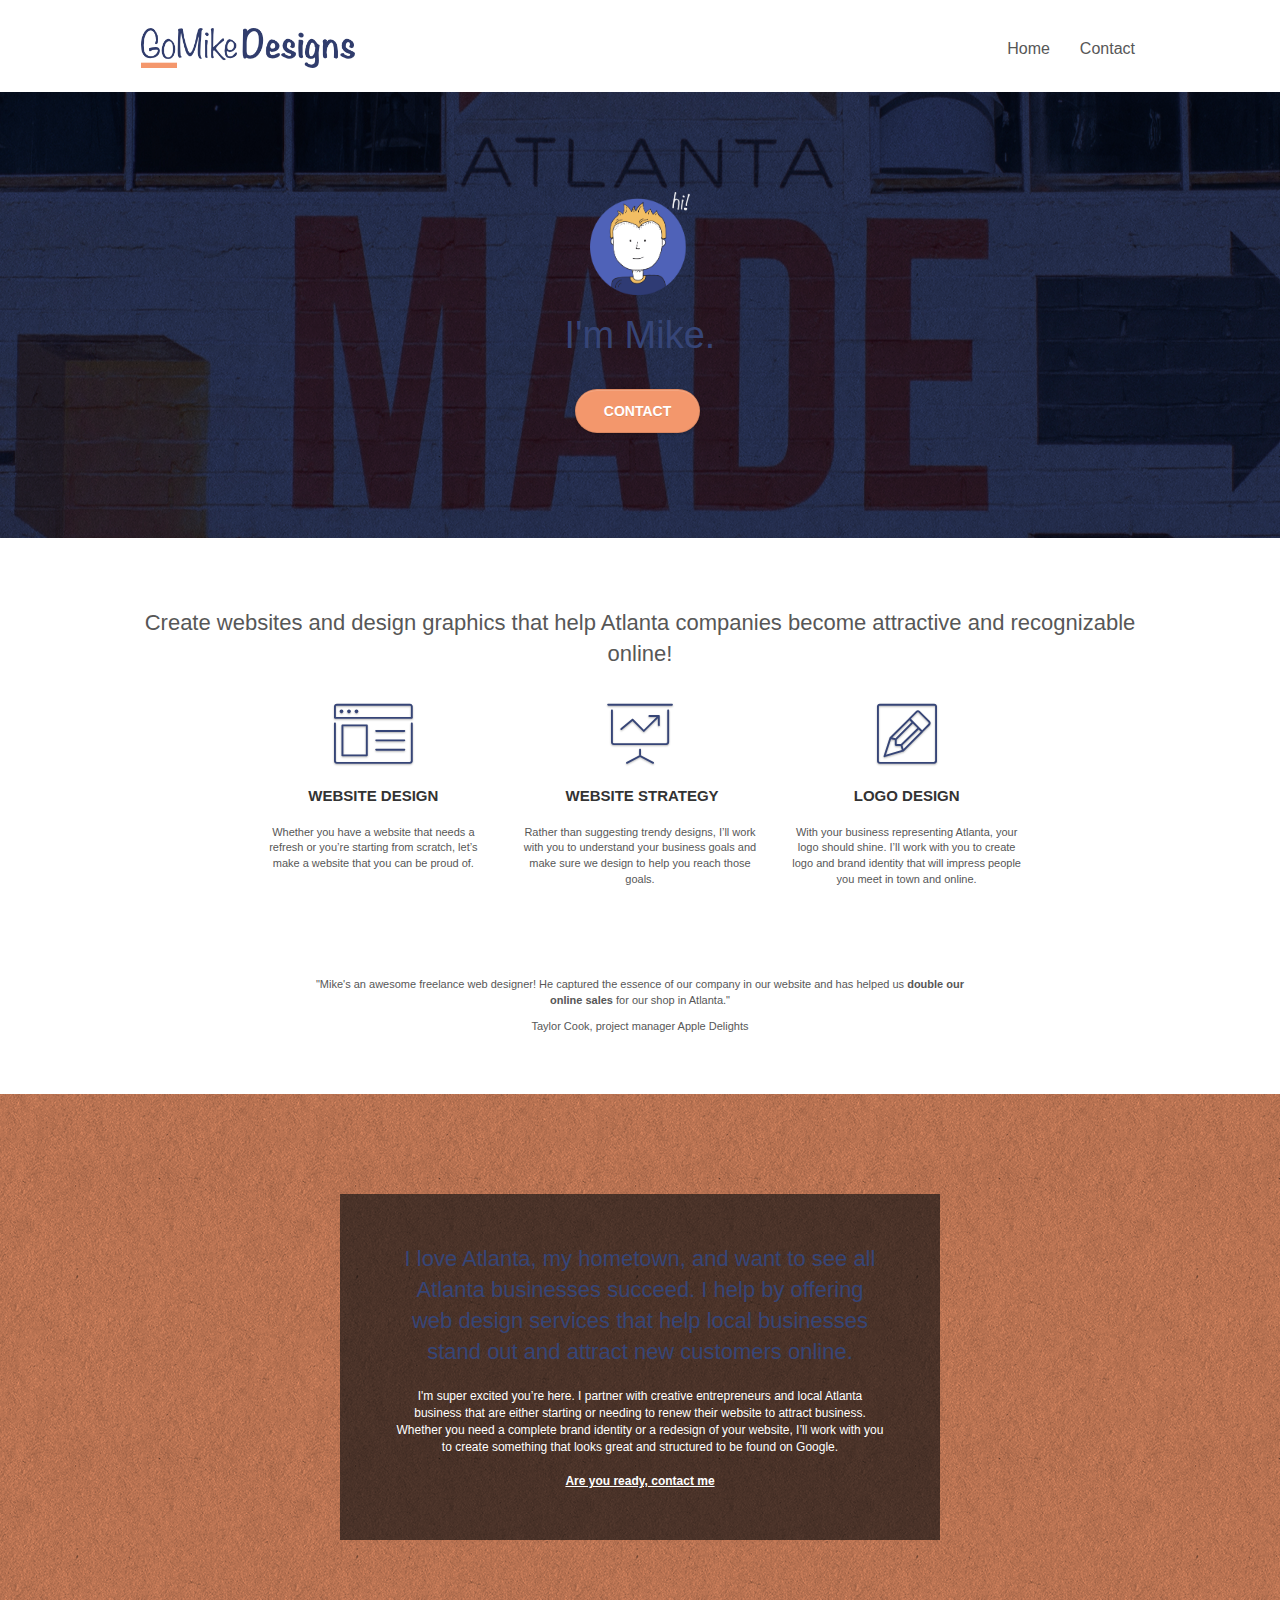
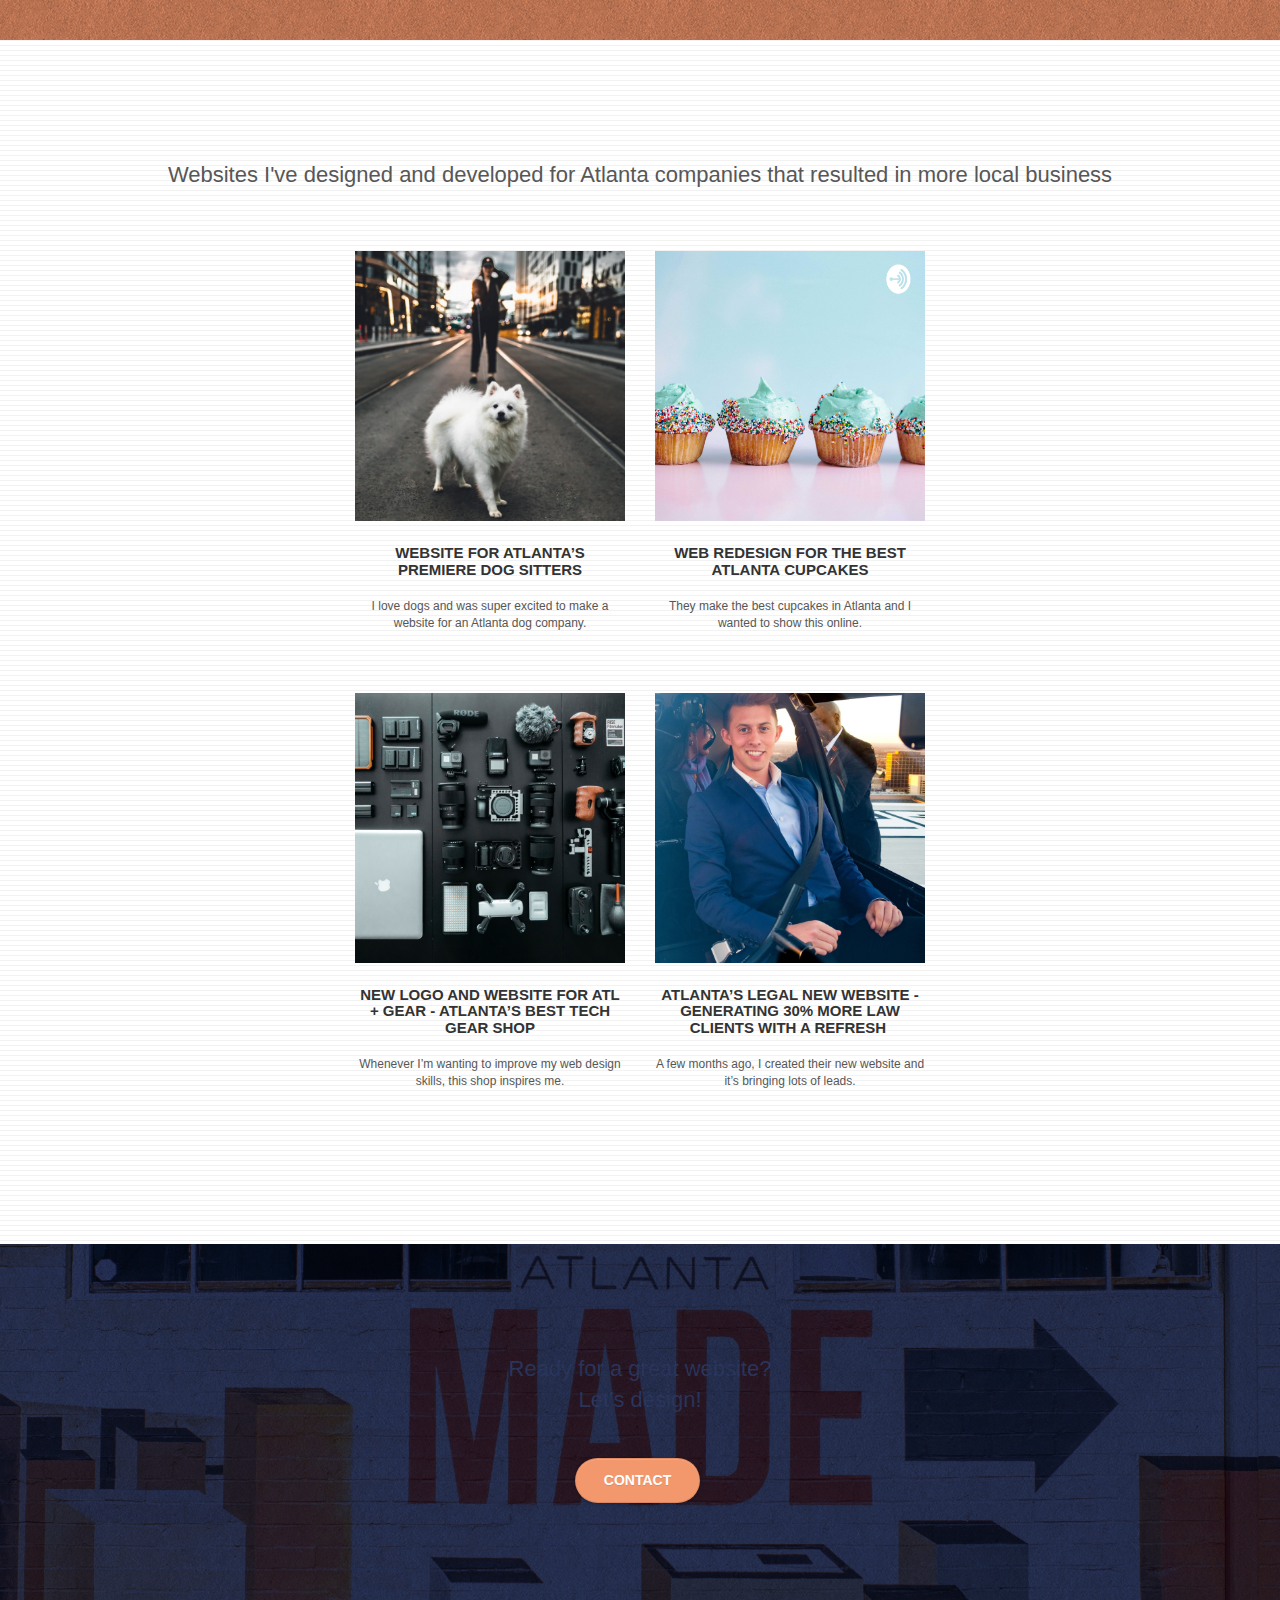
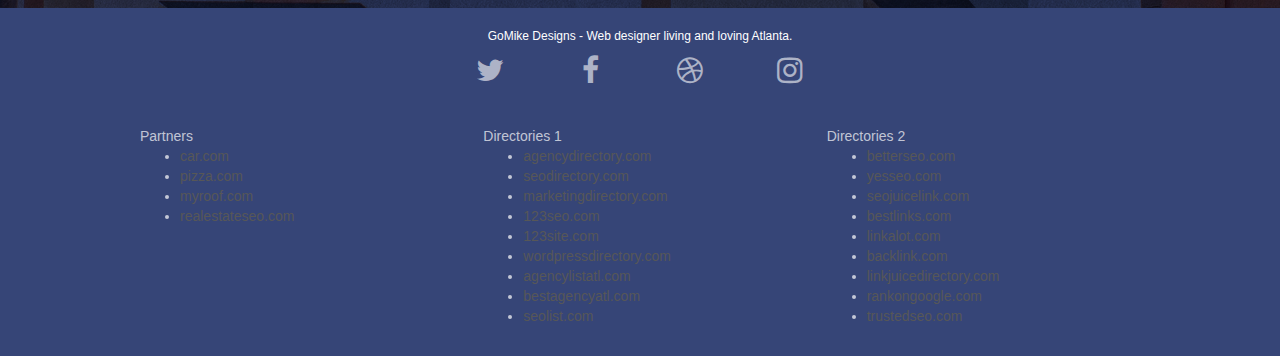
==== index.html @ ada95388 "delete hidden keywords and put semantic tags" ====
<!doctype html>
<html lang="en">
<head>
	<meta charset="utf-8">
	<title>Build and Renovate Your Website with GoMike Designs</title>
	<meta name="description" content="Looking to build or renovate your website? GoMike Designs is helping you make a sophisticated website!">
	<meta name="viewport" content="width=device-width, initial-scale=1.0, viewport-fit=cover">
	<link rel="shortcut icon" type="image/jpg" href="img/favicon.jpg">
    
	<link rel="stylesheet" type="text/css" href="./css/bootstrap.css">
	<link rel="stylesheet" type="text/css" href="style.css">
	<link rel="stylesheet" type="text/css" href="./css/font-awesome.css">
	<link rel="stylesheet" type="text/css" href="./css/et-line.css">
	
    
	<script src="./js/jquery-2.1.0.js"></script>
	<script src="./js/bootstrap.js"></script>
	<script src="./js/blocs.js"></script>
	<script src="./js/jquery.touchSwipe.js"></script>
	<script src="./js/gmaps.js"></script>

    
<!-- Analytics -->
 
<!-- Analytics END -->
    
</head>
<body>
<!-- Main container -->
<div class="page-container">
    
<!-- Header - bloc-0 -->
<header class="bloc bgc-white l-bloc " id="bloc-0">
	<div class="container bloc-sm">
		<nav class="navbar row">
			<div class="navbar-header">
				<a class="navbar-brand" href="index.html"><img src="img/gomike-designs-logo.png" alt="Logo of GoMike Designs" height="40"></a>
				<!-- ****might some problems here**** -->
				<button id="nav-toggle" type="button" class="ui-navbar-toggle navbar-toggle" data-toggle="collapse" data-target=".navbar-1">
					<span class="sr-only">Toggle navigation</span><span class="icon-bar"></span><span class="icon-bar"></span><span class="icon-bar"></span>
				</button>
			</div>
			<div class="collapse navbar-collapse navbar-1 special-dropdown-nav">
				<ul class="site-navigation nav navbar-nav">
					<li>
						<a href="index.html">Home</a>
					</li>
					<li>
						<a href="contact.html">Contact</a>
					</li>
				</ul>
			</div>
		</nav>
	</div>
</header>
<!-- Header - bloc-0 END -->

<!-- bloc-1-hero -->
<main>
<section class="bloc bgc-dark-slate-blue bg-atlanta-20made-20sign d-bloc bg-t-edge bloc-bg-texture texture-paper b-parallax" id="bloc-1-hero">
	<div class="container bloc-lg">
		<div class="row tight-width-whitespace">
			<div class="col-sm-12">
				<img src="img/mike-profile.png" class="center-block image-resize-mode" width="100" alt="Illustration icon of Mike, who is a freelance web designer loving and living in Atlanta">
				<h1 class="text-center hero-bloc-text tc-white ">
					I'm Mike.
				</h1>
				<div class="text-center">
					<a href="page2.html" class="btn btn-lg btn-clean btn-rd cta-hero btn-atomic-tangerine" id="cta-hero">Contact</a>
				</div>
			</div>
		</div>
	</div>
</section>
<!-- bloc-1-hero END -->

<!-- bloc-2-services -->
<section class="bloc bgc-white l-bloc" id="bloc-2-services">
	<div class="container bloc-md">
		<div class="row">
			<div class="col-sm-12 text-center">
				<!-- ****come back later to rethink the h3 text**** -->
				<h2>Create websites and design graphics that help Atlanta companies become attractive and recognizable online!</h2>
			</div>
		</div>
		<div class="row voffset-lg med-width-whitespace">
			<div class="col-sm-4">
				<div class="text-center">
					<span class="et-icon-browser sm-shadow icon-dark-slate-blue icons icon-lg"></span>
				</div>
				<h1 class="mg-md text-center service-header">
					Website Design
				</h1>
				<p class="text-center ">
					Whether you have a website that needs a refresh or you&rsquo;re starting from scratch, let&rsquo;s make a website that you can be proud of.
				</p>
			</div>
			<div class="col-sm-4">
				<div class="text-center">
					<span class="et-icon-presentation sm-shadow icon-dark-slate-blue icons icon-lg"></span>
				</div>
				<h1 class="mg-md text-center service-header">
					&nbsp;Website Strategy
				</h1>
				<p class="text-center ">
					Rather than suggesting trendy designs, I&rsquo;ll work with you to understand your business goals and make sure we design to help you reach those goals.<br>
				</p>
			</div>
			<div class="col-sm-4">
				<div class="text-center">
					<span class="et-icon-edit sm-shadow icon-dark-slate-blue icons icon-lg"></span>
				</div>
				<h1 class="mg-md text-center service-header">
					Logo Design
				</h1>
				<p class="text-center ">
					With your business representing Atlanta, your logo should shine. I&rsquo;ll work with you to create logo and brand identity that will impress people you meet in town and online.
				</p>
			</div>
		</div>
		<div class="row voffset-lg voffset">
			<div class="col-xs-12 col-md-8 col-md-offset-2 text-center">
				<!-- ****come back later**** -->
				<p class="quote">"Mike's an awesome freelance web designer! He captured the essence of our company in our website and has helped us <strong>double our online sales</strong> for our shop in Atlanta."</p>
				<p>Taylor Cook, project manager Apple Delights</p>
			</div>
		</div>
	</div>
</section>
<!-- bloc-2-services END -->

<!-- bloc-3-what-i-do -->
<section class="bloc tc-white bgc-atomic-tangerine bloc-bg-texture texture-paper b-parallax bg-atlanta-20made-20sign-20orange d-bloc" id="bloc-3-what-i-do">
	<div class="container bloc-lg">
		<div class="row tight-width-whitespace black-background">
			<div class="col-sm-12">
				<h2 class="mg-md text-center tc-white">
					I love Atlanta, my hometown, and want to see all Atlanta businesses succeed. I help by offering web design services that help local businesses stand out and attract new customers online.<br>
				</h2>
				<p class="text-center white">
					I'm super excited you&rsquo;re here. I partner with creative entrepreneurs and local Atlanta business that are either starting or needing to renew their website to attract business. Whether you need a complete brand identity or a redesign of your website, I&rsquo;ll work with you to create something that looks great and structured to be found on Google.<br><br><a class="ltc-white bold-link" href="page2.html">Are you ready, contact me</a><br>
				</p>
			</div>
		</div>
	</div>
</section>
<!-- bloc-3-what-i-do END -->

<!-- bloc-4-portfolio -->
<section class="bloc bgc-white bg-lines-h2-bg bg-repeat l-bloc" id="bloc-4-portfolio">
	<div class="container bloc-lg">
		<div class="row">
			<div class="col-sm-12 text-center">
				<!-- ****come back later to rethink the h2 text**** -->
				<h2>Websites I've designed and developed for Atlanta companies that resulted in more local business</h2>
			</div>
		</div>
		<div class="row tight-width-whitespace portfolio-row">
			<div class="col-sm-6">
				<a href="#" data-lightbox="img/11.jpg" data-gallery-id="gallery-1" data-caption="Website for Atlanta's Premiere dog salon" data-frame="snapshot-lb"><img src="img/dogsitters-website.jpg" class="img-responsive portfolio-thumb" alt="Portfolio of a website for Atlanta's premiere dog sitters"/></a>
				<h3 class="mg-md text-center">
					Website for Atlanta&rsquo;s premiere Dog Sitters
				</h3>
				<p class="text-center">
					I love dogs and was super excited to make a website for an Atlanta dog company.
				</p>
			</div>
			<div class="col-sm-6">
				<a href="#" data-lightbox="img/2.jpg" data-gallery-id="gallery-1" data-caption="web redesign for the best cupcakes in Atlanta" data-frame="snapshot-lb"><img src="img/cupcakes-website.jpg" class="img-responsive portfolio-thumb" alt="Portfolio of a website for the best Atlanta's cupcakes"></a>
				<h3 class="mg-md text-center">
					Web redesign for the best Atlanta&nbsp;cupcakes
				</h3>
				<p class="text-center">
					They make the best cupcakes in Atlanta and I wanted to show this online.
				</p>
			</div>
		</div>
		<div class="row tight-width-whitespace portfolio-row">
			<div class="col-sm-6">
				<a href="#" data-lightbox="img/3.bmp" data-gallery-id="gallery-1" data-caption="New logo and website for Atlanta's best tech gear shop" data-frame="snapshot-lb"><img src="img/techgearshop-website.jpg" class="img-responsive portfolio-thumb" alt="Portfolio of a website for the best Atlanta's tech gear shop"></a>
				<h3 class="mg-md text-center">
					New logo and website for Atl + Gear - Atlanta&rsquo;s best tech gear shop
				</h3>
				<p class="text-center">
					Whenever I&rsquo;m wanting to improve my web design skills, this shop inspires me.
				</p>
			</div>
			<div class="col-sm-6">
				<a href="#" data-lightbox="img/4.bmp" data-gallery-id="gallery-1" data-caption="Atlanta's legal website generates 30% more clients after web redesign" data-frame="snapshot-lb"><img src="img/legal-website.jpg" class="img-responsive portfolio-thumb" alt="Portfolio of an Atlanta's legal website"></a>
				<h3 class="mg-md text-center">
					Atlanta&rsquo;s legal new website - Generating 30% more law clients with a refresh&nbsp;
				</h3>
				<p class="text-center">
					A few months ago, I created their new website and it&rsquo;s bringing lots of leads.
				</p>
			</div>
		</div>
	</div>
</section>
<!-- bloc-4-portfolio END -->

<!-- bloc-5-cta -->
<section class="bloc bgc-dark-slate-blue bg-atlanta-20made-20sign d-bloc bloc-bg-texture texture-paper" id="bloc-5-cta">
	<div class="container bloc-lg">
		<div class="row">
			<h2 class="mg-md text-center tc-white">
				Ready for a great website? <br>Let&rsquo;s design!
			</h2>
			<div class="col-sm-12 text-center">
				<a href="page2.html" class="btn btn-atomic-tangerine btn-clean btn-rd btn-lg cta-hero">Contact</a>
			</div>
		</div>
	</div>
</section>
</main>
<!-- bloc-5-cta END -->

<!-- Footer - bloc-8 -->
<footer class="bloc bgc-dark-slate-blue d-bloc" id="bloc-8">
	<div class="container bloc-sm">
		<div class="row">
			<div class="col-sm-12">
				<p class="text-center white">
					GoMike Designs - Web designer living and loving Atlanta.<br>
				</p>
				<div class="row row-no-gutters social">
					<div class="col-sm-3">
						<div class="text-center">
							<a class="social" href="index.html"><span class="fa fa-twitter icon-md"></span></a>
						</div>
					</div>
					<div class="col-sm-3">
						<div class="text-center">
							<a class="social" href="index.html"><span class="fa fa-facebook icon-md"></span></a>
						</div>
					</div>
					<div class="col-sm-3">
						<div class="text-center">
							<a class="social" href="index.html"><span class="fa fa-dribbble icon-md"></span></a>
						</div>
					</div>
					<div class="col-sm-3">
						<div class="text-center">
							<a class="social" href="index.html"><span class="fa fa-instagram icon-md"></span></a>
						</div>
					</div>

					<div class="keywords" style="color:#364577;">web agency atlanta, web strategy, web design, logo, website, web, internet, logo design</div>

				</div>
					<div class="row">
					<div class="col-sm-4">
						Partners
							<ul>
								<li><a href="car.com">car.com</a></li>
								<li><a href="pizza.com">pizza.com</a></li>
								<li><a href="myroof.com">myroof.com</a></li>
								<li><a href="realestateseo.com">realestateseo.com</a></li>
							</ul>		
					</div>
					<div class="col-sm-4">
						Directories 1
						<ul>
							<li><a href="agencydirectory.com">agencydirectory.com</a></li>
							<li><a href="seodirectory.com">seodirectory.com</a></li>
							<li><a href="marketingdirectory.com">marketingdirectory.com</a></li>
							<li><a href="123seo.com">123seo.com</a></li>
							<li><a href="123site.com">123site.com</a></li>
							<li><a href="wordpressdirectory.com">wordpressdirectory.com</a></li>
							<li><a href="agencylistatl.com">agencylistatl.com</a></li>
							<li><a href="bestagencyatl.com">bestagencyatl.com</a></li>
							<li><a href="seolist.com">seolist.com</a></li>
						</ul>
					</div>
					<div class="col-sm-4">
						Directories 2
						<ul>
							<li><a href="betterseo.com">betterseo.com</a></li>
							<li><a href="yesseo.com">yesseo.com</a></li>
							<li><a href="seojuicelink.com">seojuicelink.com</a></li>
							<li><a href="bestlinks.com">bestlinks.com</a></li>
							<li><a href="linkalot.com">linkalot.com</a></li>
							<li><a href="backlink.com">backlink.com</a></li>
							<li><a href="linkjuicedirectory.com">linkjuicedirectory.com</a></li>
							<li><a href="rankongoogle.com">rankongoogle.com</a></li>
							<li><a href="trustedseo.com">trustedseo.com</a></li>
						</ul>
					</div>
				</div>
			</div>
		</div>
	</div>
</footer>
<!-- Footer - bloc-8 END -->

</div>
<!-- Main container END -->
    

</body>
</html>
---- style.css ----
body {
    margin: 0;
    padding: 0;
    background: #FFF;
    overflow-x: hidden;
    -webkit-font-smoothing: antialiased;
    -moz-osx-font-smoothing: grayscale;
}

a,
button {
    transition: all .3s ease-in-out;
    outline: none!important;
}

a:hover {
    text-decoration: none;
    cursor: pointer;
}

#page-loading-blocs-notifaction {
    position: fixed;
    top: 0;
    bottom: 0;
    width: 100%;
    z-index: 100000;
    background: #FFFFFF url("img/pageload-spinner.gif") no-repeat center center;
}

.bloc {
    width: 100%;
    clear: both;
    background: 50% 50% no-repeat;
    padding: 0 50px;
    -webkit-background-size: cover;
    -moz-background-size: cover;
    -o-background-size: cover;
    background-size: cover;
    position: relative;
}

.bloc .container {
    padding-left: 0;
    padding-right: 0;
}

.bloc-lg {
    padding: 100px 50px;
}

.bloc-md {
    padding: 50px;
}

.bloc-sm {
    padding: 20px 50px;
}

.bg-center,
.bg-l-edge,
.bg-r-edge,
.bg-t-edge,
.bg-b-edge,
.bg-tl-edge,
.bg-bl-edge,
.bg-tr-edge,
.bg-br-edge,
.bg-repeat {
    -webkit-background-size: auto!important;
    -moz-background-size: auto!important;
    -o-background-size: auto!important;
    background-size: auto!important;
}

.bg-repeat {
    background: repeat;
}

.bg-t-edge {
    background: top no-repeat;
}

.bloc-bg-texture::before {
    content: "";
    background-size: 2px 2px;
    position: absolute;
    top: 0;
    bottom: 0;
    left: 0;
    right: 0;
}

.texture-paper::before {
    background: url("img/texture-paper.png");
    background-size: 280px 280px;
}

.b-parallax {
    background-attachment: fixed;
}

.d-bloc {
    color: rgba(255, 255, 255, .7);
}

.d-bloc button:hover {
    color: rgba(255, 255, 255, .9);
}

.d-bloc .icon-round,
.d-bloc .icon-square,
.d-bloc .icon-rounded,
.d-bloc .icon-semi-rounded-a,
.d-bloc .icon-semi-rounded-b {
    border-color: rgba(255, 255, 255, .9);
}

.d-bloc .divider-h span {
    border-color: rgba(255, 255, 255, .2);
}

.d-bloc .a-btn,
.d-bloc .navbar a,
.d-bloc .navbar-brand,
.d-bloc a .icon-sm,
.d-bloc a .icon-md,
.d-bloc a .icon-lg,
.d-bloc a .icon-xl,
.d-bloc h1 a,
.d-bloc h2 a,
.d-bloc h3 a,
.d-bloc h4 a,
.d-bloc h5 a,
.d-bloc h6 a,
.d-bloc p a {
    color: rgba(255, 255, 255, .6);
}

.d-bloc .a-btn:hover,
.d-bloc .navbar a:hover,
.d-bloc .navbar-brand:hover,
.d-bloc a:hover .icon-sm,
.d-bloc a:hover .icon-md,
.d-bloc a:hover .icon-lg,
.d-bloc a:hover .icon-xl,
.d-bloc h1 a:hover,
.d-bloc h2 a:hover,
.d-bloc h3 a:hover,
.d-bloc h4 a:hover,
.d-bloc h5 a:hover,
.d-bloc h6 a:hover,
.d-bloc p a:hover {
    color: rgba(255, 255, 255, 1);
}

.d-bloc .navbar-toggle .icon-bar {
    background: rgba(255, 255, 255, 1);
}

.d-bloc .btn-wire,
.d-bloc .btn-wire:hover {
    color: rgba(255, 255, 255, 1);
    border-color: rgba(255, 255, 255, 1);
}

.d-bloc .panel {
    color: rgba(0, 0, 0, .5);
}

.d-bloc .panel button:hover {
    color: rgba(0, 0, 0, .7);
}

.d-bloc .panel icon {
    border-color: rgba(0, 0, 0, .7);
}

.d-bloc .panel .divider-h span {
    border-color: rgba(0, 0, 0, .1);
}

.d-bloc .panel .a-btn {
    color: rgba(0, 0, 0, .6);
}

.d-bloc .panel .a-btn:hover {
    color: rgba(0, 0, 0, 1);
}

.d-bloc .panel .btn-wire,
.d-bloc .panel .btn-wire:hover {
    color: rgba(0, 0, 0, .7);
    border-color: rgba(0, 0, 0, .3);
}

.d-bloc .panel,
.l-bloc {
    color: rgba(0, 0, 0, .5);
}

.d-bloc .panel button:hover,
.l-bloc button:hover {
    color: rgba(0, 0, 0, .7);
}

.l-bloc .icon-round,
.l-bloc .icon-square,
.l-bloc .icon-rounded,
.l-bloc .icon-semi-rounded-a,
.l-bloc .icon-semi-rounded-b {
    border-color: rgba(0, 0, 0, .7);
}

.d-bloc .panel .divider-h span,
.l-bloc .divider-h span {
    border-color: rgba(0, 0, 0, .1);
}

.d-bloc .panel .a-btn,
.l-bloc .a-btn,
.l-bloc .navbar a,
.l-bloc .navbar-brand,
.l-bloc a .icon-sm,
.l-bloc a .icon-md,
.l-bloc a .icon-lg,
.l-bloc a .icon-xl,
.l-bloc h1 a,
.l-bloc h2 a,
.l-bloc h3 a,
.l-bloc h4 a,
.l-bloc h5 a,
.l-bloc h6 a,
.l-bloc p a {
    color: rgba(0, 0, 0, .6);
}

.d-bloc .panel .a-btn:hover,
.l-bloc .a-btn:hover,
.l-bloc .navbar a:hover,
.l-bloc .navbar-brand:hover,
.l-bloc a:hover .icon-sm,
.l-bloc a:hover .icon-md,
.l-bloc a:hover .icon-lg,
.l-bloc a:hover .icon-xl,
.l-bloc h1 a:hover,
.l-bloc h2 a:hover,
.l-bloc h3 a:hover,
.l-bloc h4 a:hover,
.l-bloc h5 a:hover,
.l-bloc h6 a:hover,
.l-bloc p a:hover {
    color: rgba(0, 0, 0, 1);
}

.l-bloc .navbar-toggle .icon-bar {
    color: rgba(0, 0, 0, .6);
}

.d-bloc .panel .btn-wire,
.d-bloc .panel .btn-wire:hover,
.l-bloc .btn-wire,
.l-bloc .btn-wire:hover {
    color: rgba(0, 0, 0, .7);
    border-color: rgba(0, 0, 0, .3);
}

.voffset {
    margin-top: 30px;
}

.voffset-lg {
    margin-top: 80px;
}

.row-no-gutters {
    margin-right: 0;
    margin-left: 0;
}

.row.row-no-gutters > [class^="col-"],
.row.row-no-gutters > [class*=" col-"] {
    padding-right: 0;
    padding-left: 0;
}

#bloc-2-services p {
    font-size: 11px;
}

.navbar {
    margin-bottom: 0;
    z-index: 1;
}

.navbar-brand {
    height: auto;
    padding: 3px 15px;
    font-size: 25px;
    font-weight: normal;
    font-weight: 600;
    line-height: 44px;
}

.navbar-brand img {
    max-height: 200px;
    margin: 0 5px 0 0;
    display: inline;
}

.navbar-brand img[src$=svg] {
    min-width: 100px;
}

.nav-center .navbar-brand img {
    margin: 0;
}

.navbar .nav {
    padding-top: 2px;
    margin-right: -16px;
    float: right;
    z-index: 1;
}

.nav > li {
    float: left;
    margin-top: 4px;
    font-size: 16px;
}

.navbar-nav .open .dropdown-menu > li > a {
    text-align: inherit;
}

.nav > li a:hover,
.nav > li a:focus {
    background: transparent;
}

.navbar-toggle {
    margin: 10px 10px 0 0;
    border: 0px;
}

.navbar-toggle:hover {
    background: transparent!important;
}

.navbar-toggle .icon-bar {
    background-color: rgba(0, 0, 0, .5);
    width: 26px;
}

.nav-invert .navbar .nav {
    float: left;
}

.nav-invert .navbar-header,
.nav-invert .navbar-brand {
    float: right;
    position: relative;
    z-index: 2;
}

@media (min-width: 768px) {
    .site-navigation {
        position: absolute;
        top: 50%;
        right: 20px;
        transform: translate(0, -50%);
        -webkit-transform: translateY(-50%);
    }
    .nav > li .dropdown-menu a,
    .nav > li .dropdown-menu a:hover {
        color: #484848;
    }
    .nav-invert .site-navigation {
        left: 0;
        right: 0;
    }
    .nav-center {
        text-align: center;
    }
    .nav-center .navbar-header {
        width: 100%;
    }
    .nav-center .navbar-header,
    .nav-center .navbar-brand,
    .nav-center .nav > li {
        float: none;
        display: inline-block;
    }
    .nav-center .site-navigation {
        position: relative;
        width: 100%;
        right: 0;
        margin-right: 0px;
        margin-top: 20px;
    }
    .nav-center.mini-nav .navbar-toggle {
        float: none;
        margin: 10px auto 0;
    }
}

.nav > li > .dropdown a {
    background: none!important;
    display: block;
    padding: 14px 15px;
}

nav .caret {
    margin: 0 5px;
}

.dropdown-menu .dropdown-menu {
    top: -8px;
    left: 100%;
}

.dropdown-menu .dropmenu-flow-right {
    top: 100%;
    left: 0;
    margin-left: -1px;
    border-top-left-radius: 0;
    border-top-right-radius: 0;
}

.dropdown-menu .dropdown span {
    border: 4px solid black;
    border-top-color: transparent;
    border-right-color: transparent;
    border-bottom-color: transparent;
    margin: 6px -5px 0 0!important;
    float: right;
}

.mg-md {
    margin-top: 10px;
    margin-bottom: 20px;
}

.mg-lg {
    margin-top: 10px;
    margin-bottom: 40px;
}

.btn {
    margin: 0 5px 5px 0;
}

.btn.pull-right {
    margin: 0 0 5px 5px;
}

.btn-d,
.btn-d:hover,
.btn-d:focus {
    color: #FFF;
    background: rgba(0, 0, 0, .3);
}

button {
    outline: none!important;
}

.btn-rd {
    border-radius: 40px;
}

.btn-clean {
    border: 1px solid rgba(0, 0, 0, .08);
    border-bottom-color: rgba(0, 0, 0, .1);
    text-shadow: 0 1px 0 rgba(0, 0, 1, .1);
    box-shadow: 0 1px 3px rgba(0, 0, 1, .25), inset 0 1px 0 0 rgba(255, 255, 255, .15);
}

.icon-md {
    font-size: 30px!important;
}

.icon-lg {
    font-size: 60px!important;
}

.sm-shadow {
    text-shadow: 0 1px 2px rgba(0, 0, 0, .3);
}

.panel-sq,
.panel-sq .panel-heading,
.panel-sq .panel-footer {
    border-radius: 0;
}

.panel-rd {
    border-radius: 30px;
}

.panel-rd .panel-heading {
    border-radius: 29px 29px 0 0;
}

.panel-rd .panel-footer {
    border-radius: 0 0 29px 29px;
}

.form-control {
    border-color: rgba(0, 0, 0, .1);
    box-shadow: none;
}

.scrollToTop {
    width: 40px;
    height: 40px;
    position: fixed;
    bottom: 20px;
    right: 20px;
    opacity: 0;
    z-index: 500;
    transition: all .3s ease-in-out;
}

.scrollToTop span {
    margin-top: 6px;
}

.showScrollTop {
    font-size: 14px;
    opacity: 1;
}

a[data-lightbox] {
    position: relative;
    display: block;
    text-align: center;
}

a[data-lightbox]:hover::before {
    content: "+";
    font-family: "HelveticaNeue-Light", "Helvetica Neue Light", "Helvetica Neue", Helvetica, Arial;
    font-size: 32px;
    width: 50px;
    height: 50px;
    margin-left: -25px;
    border-radius: 50%;
    background: rgba(0, 0, 0, .6);
    color: #FFF;
    font-weight: 100;
    z-index: 1;
    position: absolute;
    top: 50%;
    transform: translateY(-50%);
    -webkit-transform: translateY(-50%);
}

a[data-lightbox]:hover img {
    opacity: 0.6;
    -webkit-animation-fill-mode: none;
    animation-fill-mode: none;
}

#lightbox-modal {
    display: flex;
    align-items: center;
}

#lightbox-modal .modal-dialog {
    width: 90%;
    max-width: 900px;
    margin: 0 auto 0;
}

#lightbox-modal .modal-dialog img {
    max-height: 90vh;
    margin: 0 auto;
}

.lightbox-caption {
    padding: 20px;
    color: #FFF;
    background: rgba(0, 0, 0, .5);
    position: absolute;
    left: 15px;
    right: 15px;
    bottom: 5px;
}

.close-lightbox {
    color: #FFF;
    font-size: 30px;
    position: absolute;
    top: 20px;
    right: 20px;
    z-index: 20;
    background: rgba(0, 0, 0, .5);
    border: none;
    line-height: 30px;
    padding: 0 9px 5px;
    opacity: 0.3;
}

.close-lightbox:hover,
.next-lightbox:hover,
.prev-lightbox:hover {
    opacity: 1.0;
    color: #FFF;
}

.next-lightbox,
.prev-lightbox {
    font-size: 20px;
    color: rgba(255, 255, 255, .9);
    background: rgba(0, 0, 0, .5);
    transition: all .2s ease-in-out;
    position: absolute;
    top: 45%;
    z-index: 1;
    opacity: 0.4;
}

.next-lightbox {
    padding: 6px 8px 1px 13px;
    right: 25px;
}

.prev-lightbox {
    padding: 6px 13px 1px 10px;
    left: 25px;
}

.snapshot-lb .modal-body {
    padding-bottom: 45px;
}

.snapshot-lb .lightbox-caption {
    padding: 0;
    color: rgba(0, 0, 0, .5);
    background: none;
}

h1,
h2,
h3,
h4,
h5,
h6,
p,
label,
.btn,
a {
    font-family: "helvetica";
    font-weight: 400;
    color: #575757!important;
}

.container {
    max-width: 1000px;
}

.hero-bloc-text {
    font-size: 38px;
}

.hero-bloc-text-sub {
    font-size: 36px;
}

.statement-bloc-text {
    line-height: 26px;
    font-style: italic;
    font-size: 20px;
    text-align: center;
    font-weight: lighter;
    max-width: 520px;
    margin: auto auto auto auto;
}

p {
    font-size: 12px;
}

.tight-width-whitespace {
    max-width: 600px;
    margin: auto auto auto auto;
}

.h1 {
    font-size: 20px;
    font-family: "Open Sans";
}

.cta-hero {
    margin-top: 22px;
    color: #FFFFFF!important;
    text-transform: uppercase;
    padding: 12px 28px 12px 28px;
    font-size: 1.0em;
    font-weight: 700;
}

.social {
    max-width: 400px;
    margin: auto auto auto auto;
}

h2 {
    font-size: 22px;
    line-height: 1.4em;
}

h3 {
    font-size: 15px;
    text-transform: uppercase;
    font-weight: 700;
    color: #333333!important;
}

.med-width-whitespace {
    max-width: 800px;
    margin: auto auto auto auto;
    box-shadow: 0px 0px 0px #000000;
}

h1 {
    color: #333333!important;
}

h4 {
    color: #333333!important;
}

.icons {
    margin-bottom: 14px;
    margin-top: 24px;
}

.white {
    color: #FFFFFF!important;
}

.portfolio-thumb {
    margin-bottom: 24px;
}

.portfolio-row {
    margin-bottom: 44px;
    margin-top: 50px;
}

.avatar {
    box-shadow: 0px 4px 9px rgba(0, 0, 0, 0.3);
}

.black-background {
    background-color: rgba(35, 31, 32, 0.7);
    padding: 40px 40px 40px 40px;
}

.bold-link {
    font-weight: 900;
    text-decoration: underline!important;
}

.service-header {
    font-size: 15px;
    font-weight: 700;
    text-transform: uppercase;
}

.bgc-white {
    background-color: #FFFFFF;
}

.bgc-dark-slate-blue {
    background-color: #364577;
}

.bgc-atomic-tangerine {
    background-color: #F3976C;
}

.tc-white {
    color: #364577!important;
}

.btn-atomic-tangerine {
    background: #F3976C;
    color: #FFFFFF!important;
}

.btn-atomic-tangerine:hover {
    background: #c27956!important;
    color: #FFFFFF!important;
}

.ltc-white {
    color: #FFFFFF!important;
}

.ltc-white:hover {
    color: #cccccc!important;
}

.ltc-atomic-tangerine {
    color: #F3976C!important;
}

.ltc-atomic-tangerine:hover {
    color: #c27956!important;
}

.icon-dark-slate-blue {
    color: #364577!important;
    border-color: #364577!important;
}

.bg-dots-bg {
    background-image: url("img/dots-bg.png");
}

.bg-lines-h2-bg {
    background-image: url("img/lines-h2-bg.png");
}

.bg-atlanta-20made-20sign {
    background-image: url("img/atlanta%20made%20sign.jpg");
}

.bg-atlanta-20made-20sign-20orange {
    background-image: url("img/atlanta%20made%20sign%20orange.jpg");
}

@media (max-width: 1024px) {
    .bloc {
        padding-left: 20px;
        padding-right: 20px;
    }
    .bloc.full-width-bloc,
    .bloc-tile-2.full-width-bloc .container,
    .bloc-tile-3.full-width-bloc .container,
    .bloc-tile-4.full-width-bloc .container {
        padding-left: 0;
        padding-right: 0;
    }
}

@media (max-width: 992px) and (min-width: 768px) {
    .navbar .nav {
        max-width: 80%
    }
    .nav-center.navbar .nav {
        max-width: 100%
    }
}

@media only screen and (min-device-width: 768px) and (max-device-width: 1024px) and (orientation: landscape) {
    .b-parallax {
        background-attachment: scroll;
    }
}

@media only screen and (min-device-width: 1024px) and (max-device-width: 1366px) and (-webkit-min-device-pixel-ratio: 1.5) {
    .b-parallax {
        background-attachment: scroll;
    }
}

@media (max-width: 991px) {
    .container {
        width: 100%;
    }
    .b-parallax {
        background-attachment: scroll;
    }
    .page-container,
    #hero-bloc {
        overflow-x: hidden;
        position: relative;
    }
    .bloc {
        padding-left: constant(safe-area-inset-left);
        padding-right: constant(safe-area-inset-right);
    }
    .bloc-group,
    .bloc-group .bloc {
        display: block;
        width: 100%;
    }
    .bloc-fill-screen .fill-bloc-top-edge,
    .bloc-fill-screen .fill-bloc-bottom-edge {
        padding: 0 20px;
        padding-left: constant(safe-area-inset-left);
        padding-right: constant(safe-area-inset-right);
    }
}

@media (max-width: 767px) {
    .page-container {
        overflow-x: hidden;
        position: relative;
    }
    h1,
    h2,
    h3,
    h4,
    h5,
    h6,
    p,
    #disqus_thread {
        padding-left: 10px!important;
        padding-right: 10px!important;
    }
    .b-parallax {
        background-attachment: scroll;
    }
    .navbar .nav {
        padding-top: 0;
        border-top: 1px solid rgba(0, 0, 0, .2);
        float: none!important;
    }
    .navbar.row {
        margin-left: 0;
        margin-right: 0;
    }
    .site-navigation {
        position: inherit;
        transform: none;
        -webkit-transform: none;
        -ms-transform: none;
    }
    .nav > li {
        margin-top: 0;
        border-bottom: 1px solid rgba(0, 0, 0, .1);
        background: rgba(0, 0, 0, .05);
        text-align: left;
        padding-left: 15px;
        width: 100%;
    }
    .nav > li:hover {
        background: rgba(0, 0, 0, .08);
    }
    .dropdown .dropdown a .caret {
        float: none;
        margin: 5px 0 0 10px!important;
        border: 4px solid black;
        border-bottom-color: transparent;
        border-right-color: transparent;
        border-left-color: transparent;
    }
    #hero-bloc .navbar .nav {
        background: rgba(0, 0, 0, .8);
    }
    #hero-bloc .navbar .nav a {
        color: rgba(255, 255, 255, .6);
    }
    .hero {
        padding: 50px 0;
    }
    .hero-nav {
        left: -1px;
        right: -1px;
    }
    .navbar-collapse {
        padding: 0;
        overflow-x: hidden;
        -webkit-box-shadow: none;
        box-shadow: none;
    }
    .navbar-brand img {
        max-height: 40px;
        width: auto;
    }
    .nav-invert .navbar-header {
        float: none;
        width: 100%;
    }
    .nav-invert .navbar-toggle {
        float: left;
        margin-left: 10px;
    }
    .bloc {
        padding-left: 0;
        padding-right: 0;
    }
    .bloc-xxl,
    .bloc-xl,
    .bloc-lg {
        padding: 40px 0;
    }
    .bloc-sm,
    .bloc-md {
        padding-left: 0;
        padding-right: 0;
    }
    .bloc-tile-2 .container,
    .bloc-tile-3 .container,
    .bloc-tile-4 .container,
    .bloc-fill-screen .fill-bloc-top-edge,
    .bloc-fill-screen .fill-bloc-bottom-edge {
        padding-left: 0;
        padding-right: 0;
    }
    .a-block {
        padding: 0 10px;
    }
    .btn-dwn {
        display: none;
    }
    .voffset {
        margin-top: 5px;
    }
    .voffset-md {
        margin-top: 20px;
    }
    .voffset-lg {
        margin-top: 30px;
    }
    form {
        padding: 5px;
    }
    .close-lightbox {
        display: inline-block;
    }
    .blocsapp-device-iphone5 {
        background-size: 216px 425px;
        padding-top: 60px;
        width: 216px;
        height: 425px;
    }
    .blocsapp-device-iphone5 img {
        width: 180px;
        height: 320px;
    }
}

@media (max-width: 400px) {
    .bloc {
        padding-left: 0;
        padding-right: 0;
    }
}

@media (max-width: 767px) {
    .bloc-mob-center-text {
        text-align: center;
    }
}
---- css/et-line.css ----
@font-face {
    font-family: et-line;
    src: url(../fonts/et-line.eot);
    src: url(../fonts/et-line.eot?#iefix) format('embedded-opentype'), url(../fonts/et-line.woff) format('woff'), url(../fonts/et-line.ttf) format('truetype'), url(../fonts/et-line.svg#et-line) format('svg');
    font-weight: 400;
    font-style: normal
}

.et-icon-adjustments,
.et-icon-alarmclock,
.et-icon-anchor,
.et-icon-aperture,
.et-icon-attachment,
.et-icon-bargraph,
.et-icon-basket,
.et-icon-beaker,
.et-icon-bike,
.et-icon-book-open,
.et-icon-briefcase,
.et-icon-browser,
.et-icon-calendar,
.et-icon-camera,
.et-icon-caution,
.et-icon-chat,
.et-icon-circle-compass,
.et-icon-clipboard,
.et-icon-clock,
.et-icon-cloud,
.et-icon-compass,
.et-icon-desktop,
.et-icon-dial,
.et-icon-document,
.et-icon-documents,
.et-icon-download,
.et-icon-dribbble,
.et-icon-edit,
.et-icon-envelope,
.et-icon-expand,
.et-icon-facebook,
.et-icon-flag,
.et-icon-focus,
.et-icon-gears,
.et-icon-genius,
.et-icon-gift,
.et-icon-global,
.et-icon-globe,
.et-icon-googleplus,
.et-icon-grid,
.et-icon-happy,
.et-icon-hazardous,
.et-icon-heart,
.et-icon-hotairballoon,
.et-icon-hourglass,
.et-icon-key,
.et-icon-laptop,
.et-icon-layers,
.et-icon-lifesaver,
.et-icon-lightbulb,
.et-icon-linegraph,
.et-icon-linkedin,
.et-icon-lock,
.et-icon-magnifying-glass,
.et-icon-map,
.et-icon-map-pin,
.et-icon-megaphone,
.et-icon-mic,
.et-icon-mobile,
.et-icon-newspaper,
.et-icon-notebook,
.et-icon-paintbrush,
.et-icon-paperclip,
.et-icon-pencil,
.et-icon-phone,
.et-icon-picture,
.et-icon-pictures,
.et-icon-piechart,
.et-icon-presentation,
.et-icon-pricetags,
.et-icon-printer,
.et-icon-profile-female,
.et-icon-profile-male,
.et-icon-puzzle,
.et-icon-quote,
.et-icon-recycle,
.et-icon-refresh,
.et-icon-ribbon,
.et-icon-rss,
.et-icon-sad,
.et-icon-scissors,
.et-icon-scope,
.et-icon-search,
.et-icon-shield,
.et-icon-speedometer,
.et-icon-strategy,
.et-icon-streetsign,
.et-icon-tablet,
.et-icon-target,
.et-icon-telescope,
.et-icon-toolbox,
.et-icon-tools,
.et-icon-tools-2,
.et-icon-trophy,
.et-icon-tumblr,
.et-icon-twitter,
.et-icon-upload,
.et-icon-video,
.et-icon-wallet,
.et-icon-wine {
    font-family: et-line;
    speak: none;
    font-style: normal;
    font-weight: 400;
    font-variant: normal;
    text-transform: none;
    line-height: 1;
    -webkit-font-smoothing: antialiased;
    -moz-osx-font-smoothing: grayscale;
    display: inline-block
}

.et-icon-mobile:before {
    content: "\e000"
}

.et-icon-laptop:before {
    content: "\e001"
}

.et-icon-desktop:before {
    content: "\e002"
}

.et-icon-tablet:before {
    content: "\e003"
}

.et-icon-phone:before {
    content: "\e004"
}

.et-icon-document:before {
    content: "\e005"
}

.et-icon-documents:before {
    content: "\e006"
}

.et-icon-search:before {
    content: "\e007"
}

.et-icon-clipboard:before {
    content: "\e008"
}

.et-icon-newspaper:before {
    content: "\e009"
}

.et-icon-notebook:before {
    content: "\e00a"
}

.et-icon-book-open:before {
    content: "\e00b"
}

.et-icon-browser:before {
    content: "\e00c"
}

.et-icon-calendar:before {
    content: "\e00d"
}

.et-icon-presentation:before {
    content: "\e00e"
}

.et-icon-picture:before {
    content: "\e00f"
}

.et-icon-pictures:before {
    content: "\e010"
}

.et-icon-video:before {
    content: "\e011"
}

.et-icon-camera:before {
    content: "\e012"
}

.et-icon-printer:before {
    content: "\e013"
}

.et-icon-toolbox:before {
    content: "\e014"
}

.et-icon-briefcase:before {
    content: "\e015"
}

.et-icon-wallet:before {
    content: "\e016"
}

.et-icon-gift:before {
    content: "\e017"
}

.et-icon-bargraph:before {
    content: "\e018"
}

.et-icon-grid:before {
    content: "\e019"
}

.et-icon-expand:before {
    content: "\e01a"
}

.et-icon-focus:before {
    content: "\e01b"
}

.et-icon-edit:before {
    content: "\e01c"
}

.et-icon-adjustments:before {
    content: "\e01d"
}

.et-icon-ribbon:before {
    content: "\e01e"
}

.et-icon-hourglass:before {
    content: "\e01f"
}

.et-icon-lock:before {
    content: "\e020"
}

.et-icon-megaphone:before {
    content: "\e021"
}

.et-icon-shield:before {
    content: "\e022"
}

.et-icon-trophy:before {
    content: "\e023"
}

.et-icon-flag:before {
    content: "\e024"
}

.et-icon-map:before {
    content: "\e025"
}

.et-icon-puzzle:before {
    content: "\e026"
}

.et-icon-basket:before {
    content: "\e027"
}

.et-icon-envelope:before {
    content: "\e028"
}

.et-icon-streetsign:before {
    content: "\e029"
}

.et-icon-telescope:before {
    content: "\e02a"
}

.et-icon-gears:before {
    content: "\e02b"
}

.et-icon-key:before {
    content: "\e02c"
}

.et-icon-paperclip:before {
    content: "\e02d"
}

.et-icon-attachment:before {
    content: "\e02e"
}

.et-icon-pricetags:before {
    content: "\e02f"
}

.et-icon-lightbulb:before {
    content: "\e030"
}

.et-icon-layers:before {
    content: "\e031"
}

.et-icon-pencil:before {
    content: "\e032"
}

.et-icon-tools:before {
    content: "\e033"
}

.et-icon-tools-2:before {
    content: "\e034"
}

.et-icon-scissors:before {
    content: "\e035"
}

.et-icon-paintbrush:before {
    content: "\e036"
}

.et-icon-magnifying-glass:before {
    content: "\e037"
}

.et-icon-circle-compass:before {
    content: "\e038"
}

.et-icon-linegraph:before {
    content: "\e039"
}

.et-icon-mic:before {
    content: "\e03a"
}

.et-icon-strategy:before {
    content: "\e03b"
}

.et-icon-beaker:before {
    content: "\e03c"
}

.et-icon-caution:before {
    content: "\e03d"
}

.et-icon-recycle:before {
    content: "\e03e"
}

.et-icon-anchor:before {
    content: "\e03f"
}

.et-icon-profile-male:before {
    content: "\e040"
}

.et-icon-profile-female:before {
    content: "\e041"
}

.et-icon-bike:before {
    content: "\e042"
}

.et-icon-wine:before {
    content: "\e043"
}

.et-icon-hotairballoon:before {
    content: "\e044"
}

.et-icon-globe:before {
    content: "\e045"
}

.et-icon-genius:before {
    content: "\e046"
}

.et-icon-map-pin:before {
    content: "\e047"
}

.et-icon-dial:before {
    content: "\e048"
}

.et-icon-chat:before {
    content: "\e049"
}

.et-icon-heart:before {
    content: "\e04a"
}

.et-icon-cloud:before {
    content: "\e04b"
}

.et-icon-upload:before {
    content: "\e04c"
}

.et-icon-download:before {
    content: "\e04d"
}

.et-icon-target:before {
    content: "\e04e"
}

.et-icon-hazardous:before {
    content: "\e04f"
}

.et-icon-piechart:before {
    content: "\e050"
}

.et-icon-speedometer:before {
    content: "\e051"
}

.et-icon-global:before {
    content: "\e052"
}

.et-icon-compass:before {
    content: "\e053"
}

.et-icon-lifesaver:before {
    content: "\e054"
}

.et-icon-clock:before {
    content: "\e055"
}

.et-icon-aperture:before {
    content: "\e056"
}

.et-icon-quote:before {
    content: "\e057"
}

.et-icon-scope:before {
    content: "\e058"
}

.et-icon-alarmclock:before {
    content: "\e059"
}

.et-icon-refresh:before {
    content: "\e05a"
}

.et-icon-happy:before {
    content: "\e05b"
}

.et-icon-sad:before {
    content: "\e05c"
}

.et-icon-facebook:before {
    content: "\e05d"
}

.et-icon-twitter:before {
    content: "\e05e"
}

.et-icon-googleplus:before {
    content: "\e05f"
}

.et-icon-rss:before {
    content: "\e060"
}

.et-icon-tumblr:before {
    content: "\e061"
}

.et-icon-linkedin:before {
    content: "\e062"
}

.et-icon-dribbble:before {
    content: "\e063"
}
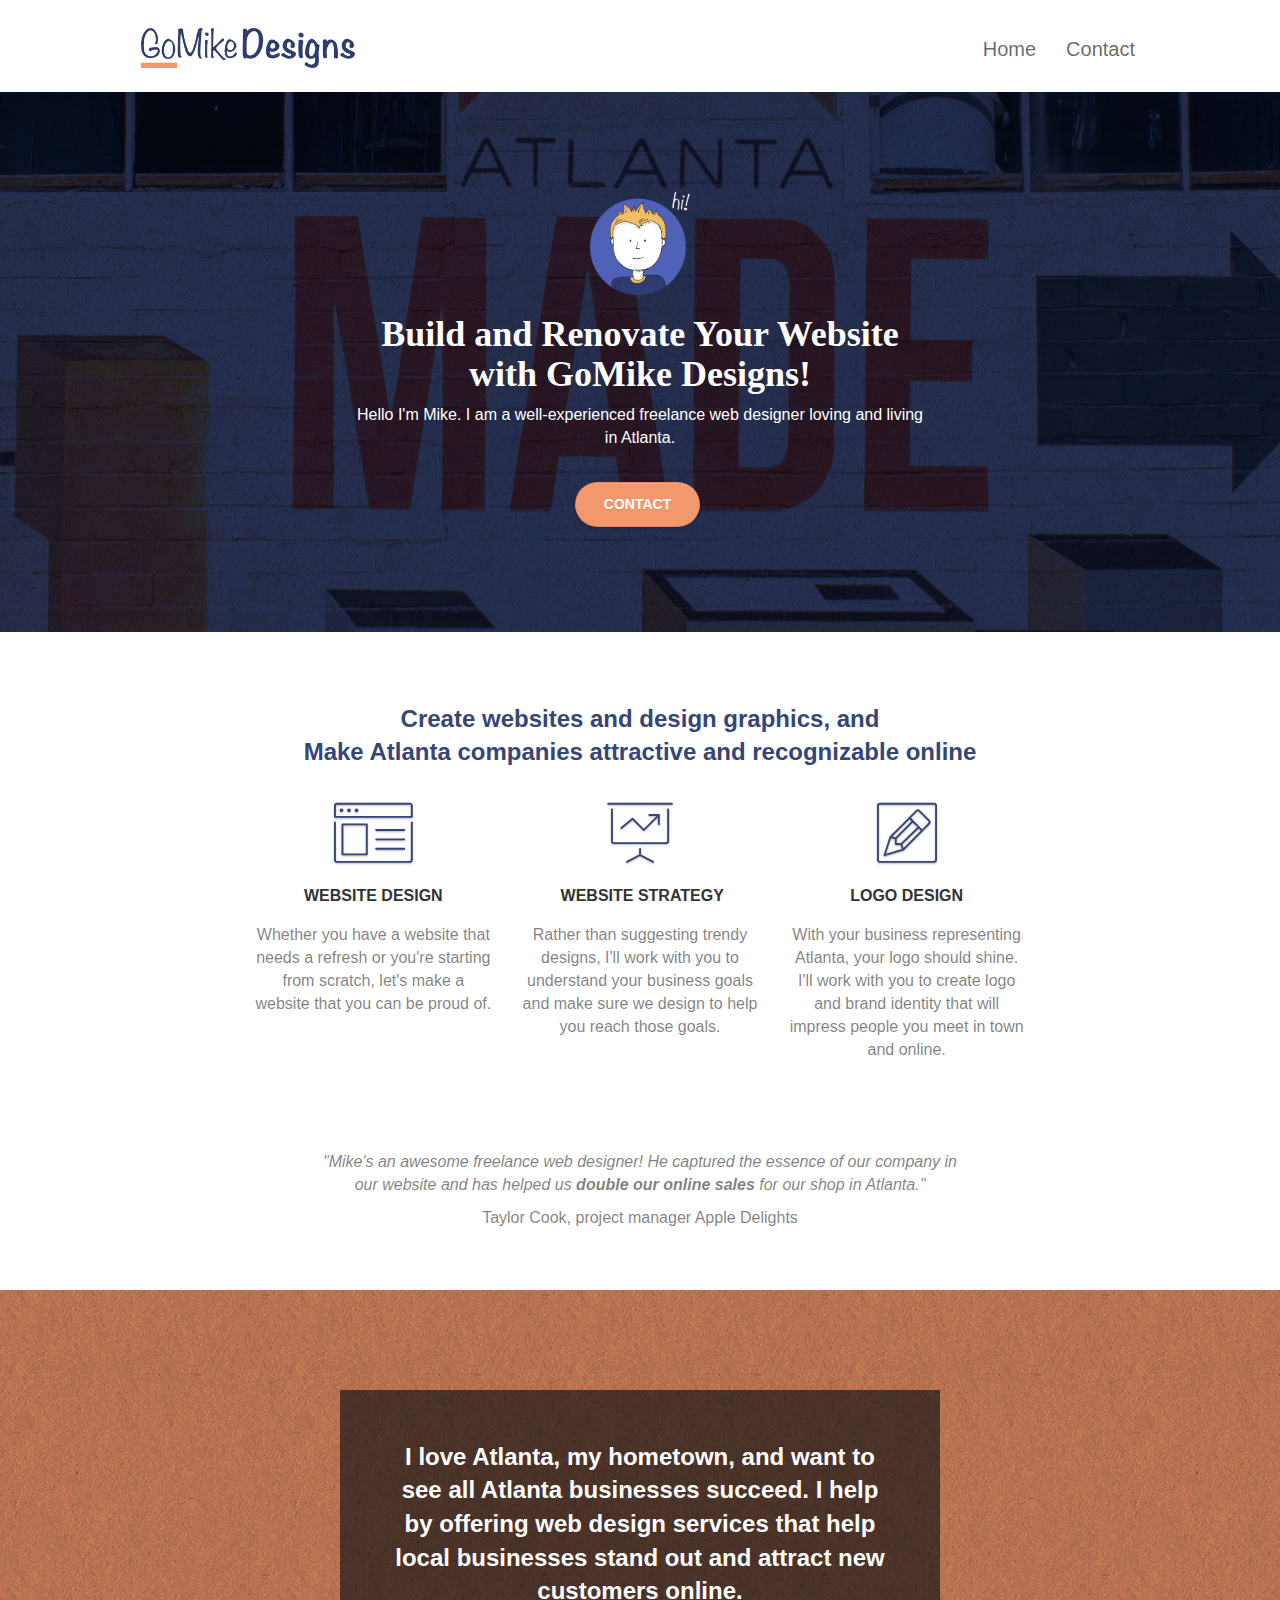
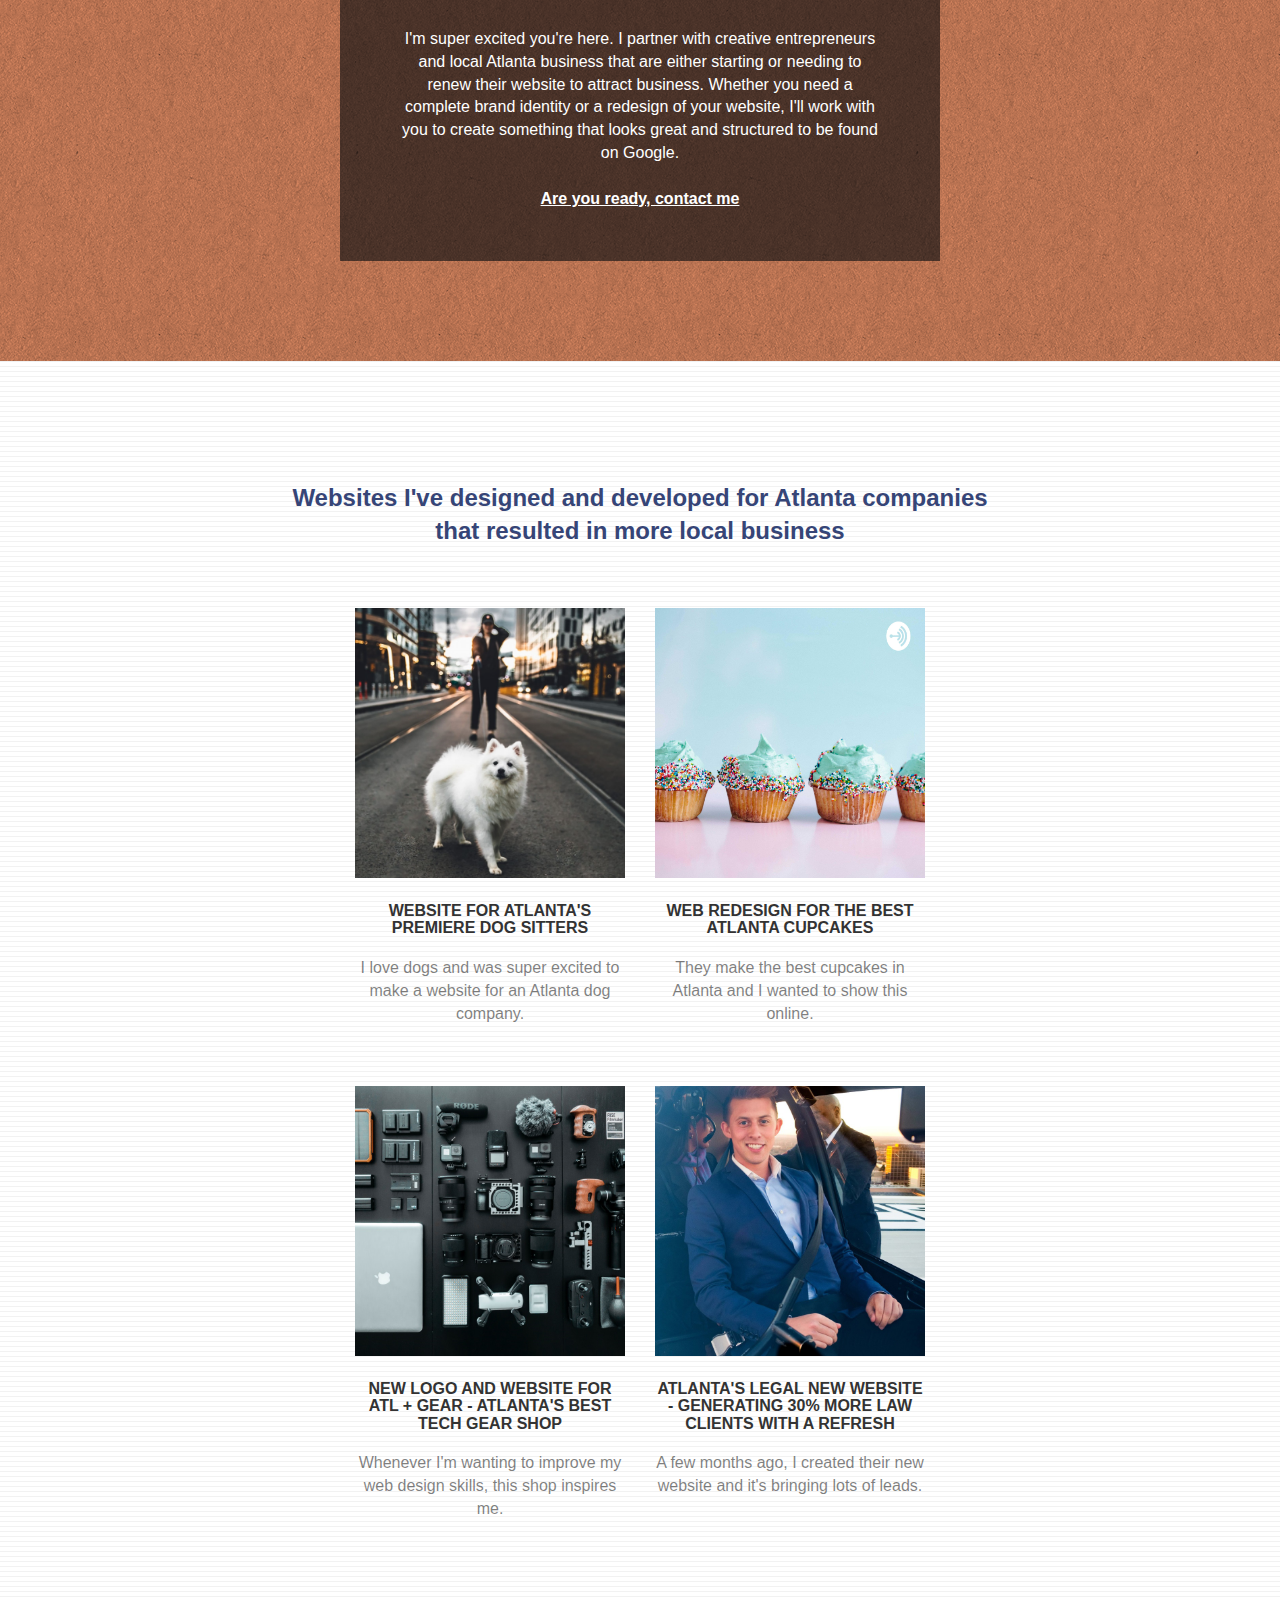
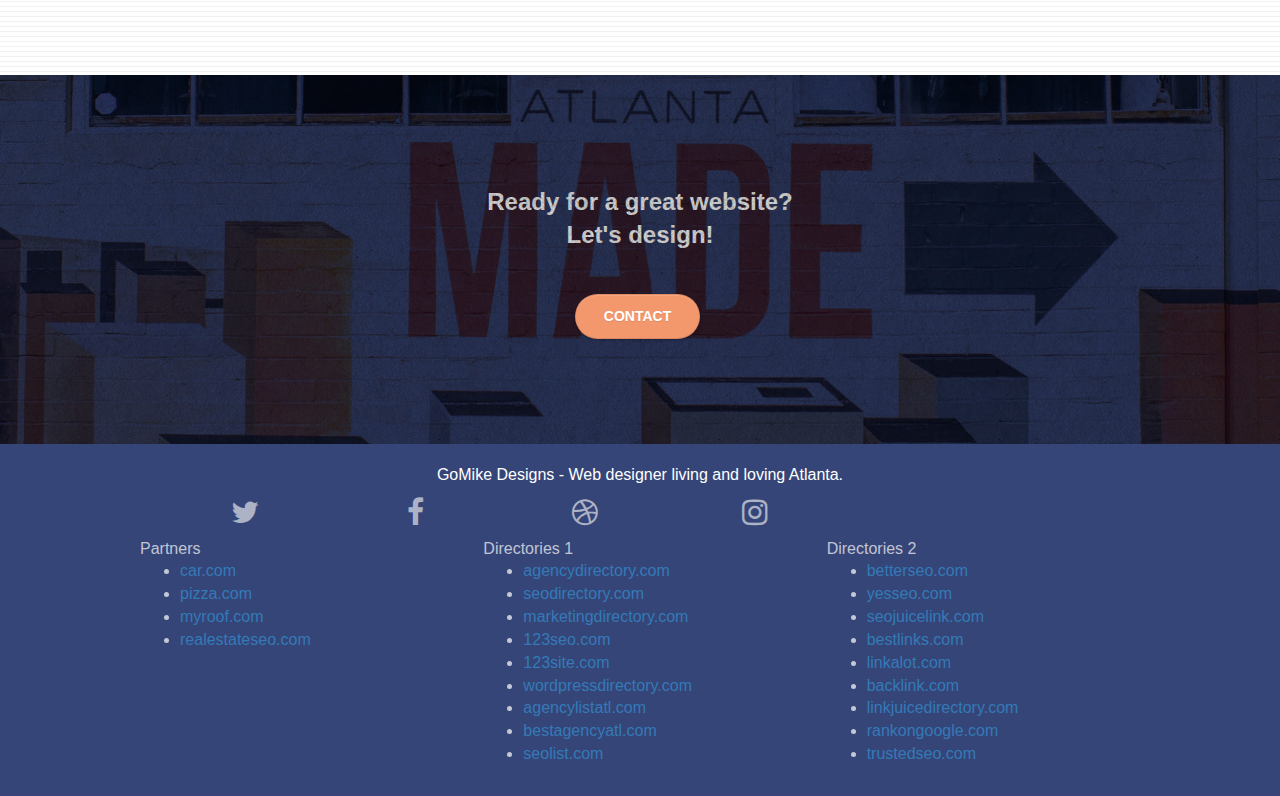
==== commit f661d088: "correct navigation and some image files errors" ====
--- a/index.html
+++ b/index.html
@@ -34,8 +34,7 @@
 	<div class="container bloc-sm">
 		<nav class="navbar row">
 			<div class="navbar-header">
-				<a class="navbar-brand" href="index.html"><img src="img/gomike-designs-logo.png" alt="Logo of GoMike Designs" height="40"></a>
-				<!-- ****might some problems here**** -->
+				<a class="navbar-brand" href="index.html"><img src="img/gomike-designs-logo.png" alt="Logo of GoMike Designs in Atlanta" height="40"></a>
 				<button id="nav-toggle" type="button" class="ui-navbar-toggle navbar-toggle" data-toggle="collapse" data-target=".navbar-1">
 					<span class="sr-only">Toggle navigation</span><span class="icon-bar"></span><span class="icon-bar"></span><span class="icon-bar"></span>
 				</button>
@@ -62,11 +61,12 @@
 		<div class="row tight-width-whitespace">
 			<div class="col-sm-12">
 				<img src="img/mike-profile.png" class="center-block image-resize-mode" width="100" alt="Illustration icon of Mike, who is a freelance web designer loving and living in Atlanta">
-				<h1 class="text-center hero-bloc-text tc-white ">
-					I'm Mike.
+				<h1>
+					Build and Renovate Your Website with GoMike Designs!
 				</h1>
+				<p class="intro">Hello I'm Mike. I am a well-experienced freelance web designer loving and living in Atlanta.</p>
 				<div class="text-center">
-					<a href="page2.html" class="btn btn-lg btn-clean btn-rd cta-hero btn-atomic-tangerine" id="cta-hero">Contact</a>
+					<a href="contact.html" class="btn btn-lg btn-clean btn-rd cta-hero btn-atomic-tangerine" id="cta-hero">Contact</a>
 				</div>
 			</div>
 		</div>
@@ -79,8 +79,7 @@
 	<div class="container bloc-md">
 		<div class="row">
 			<div class="col-sm-12 text-center">
-				<!-- ****come back later to rethink the h3 text**** -->
-				<h2>Create websites and design graphics that help Atlanta companies become attractive and recognizable online!</h2>
+				<h2>Create websites and design graphics, and<br>Make Atlanta companies attractive and recognizable online</h2>
 			</div>
 		</div>
 		<div class="row voffset-lg med-width-whitespace">
@@ -88,33 +87,33 @@
 				<div class="text-center">
 					<span class="et-icon-browser sm-shadow icon-dark-slate-blue icons icon-lg"></span>
 				</div>
-				<h1 class="mg-md text-center service-header">
+				<h3 class="mg-md text-center service-header">
 					Website Design
-				</h1>
-				<p class="text-center ">
-					Whether you have a website that needs a refresh or you&rsquo;re starting from scratch, let&rsquo;s make a website that you can be proud of.
+				</h3>
+				<p class="text-center">
+					Whether you have a website that needs a refresh or you're starting from scratch, let's make a website that you can be proud of.
 				</p>
 			</div>
 			<div class="col-sm-4">
 				<div class="text-center">
 					<span class="et-icon-presentation sm-shadow icon-dark-slate-blue icons icon-lg"></span>
 				</div>
-				<h1 class="mg-md text-center service-header">
+				<h3 class="mg-md text-center service-header">
 					&nbsp;Website Strategy
-				</h1>
-				<p class="text-center ">
-					Rather than suggesting trendy designs, I&rsquo;ll work with you to understand your business goals and make sure we design to help you reach those goals.<br>
+				</h3>
+				<p class="text-center">
+					Rather than suggesting trendy designs, I'll work with you to understand your business goals and make sure we design to help you reach those goals.<br>
 				</p>
 			</div>
 			<div class="col-sm-4">
 				<div class="text-center">
 					<span class="et-icon-edit sm-shadow icon-dark-slate-blue icons icon-lg"></span>
 				</div>
-				<h1 class="mg-md text-center service-header">
+				<h3 class="mg-md text-center service-header">
 					Logo Design
-				</h1>
+				</h3>
 				<p class="text-center ">
-					With your business representing Atlanta, your logo should shine. I&rsquo;ll work with you to create logo and brand identity that will impress people you meet in town and online.
+					With your business representing Atlanta, your logo should shine. I'll work with you to create logo and brand identity that will impress people you meet in town and online.
 				</p>
 			</div>
 		</div>
@@ -134,11 +133,11 @@
 	<div class="container bloc-lg">
 		<div class="row tight-width-whitespace black-background">
 			<div class="col-sm-12">
-				<h2 class="mg-md text-center tc-white">
+				<h2 class="mg-md text-center contrast">
 					I love Atlanta, my hometown, and want to see all Atlanta businesses succeed. I help by offering web design services that help local businesses stand out and attract new customers online.<br>
 				</h2>
 				<p class="text-center white">
-					I'm super excited you&rsquo;re here. I partner with creative entrepreneurs and local Atlanta business that are either starting or needing to renew their website to attract business. Whether you need a complete brand identity or a redesign of your website, I&rsquo;ll work with you to create something that looks great and structured to be found on Google.<br><br><a class="ltc-white bold-link" href="page2.html">Are you ready, contact me</a><br>
+					I'm super excited you're here. I partner with creative entrepreneurs and local Atlanta business that are either starting or needing to renew their website to attract business. Whether you need a complete brand identity or a redesign of your website, I'll work with you to create something that looks great and structured to be found on Google.<br><br><a class="ltc-white bold-link" href="contact.html">Are you ready, contact me</a><br>
 				</p>
 			</div>
 		</div>
@@ -152,23 +151,23 @@
 		<div class="row">
 			<div class="col-sm-12 text-center">
 				<!-- ****come back later to rethink the h2 text**** -->
-				<h2>Websites I've designed and developed for Atlanta companies that resulted in more local business</h2>
+				<h2>Websites I've designed and developed for Atlanta companies <br>that resulted in more local business</h2>
 			</div>
 		</div>
 		<div class="row tight-width-whitespace portfolio-row">
 			<div class="col-sm-6">
-				<a href="#" data-lightbox="img/11.jpg" data-gallery-id="gallery-1" data-caption="Website for Atlanta's Premiere dog salon" data-frame="snapshot-lb"><img src="img/dogsitters-website.jpg" class="img-responsive portfolio-thumb" alt="Portfolio of a website for Atlanta's premiere dog sitters"/></a>
+				<a href="#" data-lightbox="img/dogsitters-website.jpg" data-gallery-id="gallery-1" data-caption="Website for Atlanta's Premiere dog salon" data-frame="snapshot-lb"><img src="img/dogsitters-website.jpg" class="img-responsive portfolio-thumb" alt="Portfolio of a website for Atlanta's premiere dog sitters"/></a>
 				<h3 class="mg-md text-center">
-					Website for Atlanta&rsquo;s premiere Dog Sitters
+					Website for Atlanta's premiere Dog Sitters
 				</h3>
 				<p class="text-center">
 					I love dogs and was super excited to make a website for an Atlanta dog company.
 				</p>
 			</div>
 			<div class="col-sm-6">
-				<a href="#" data-lightbox="img/2.jpg" data-gallery-id="gallery-1" data-caption="web redesign for the best cupcakes in Atlanta" data-frame="snapshot-lb"><img src="img/cupcakes-website.jpg" class="img-responsive portfolio-thumb" alt="Portfolio of a website for the best Atlanta's cupcakes"></a>
+				<a href="#" data-lightbox="img/cupcakes-website.jpg" data-gallery-id="gallery-1" data-caption="web redesign for the best cupcakes in Atlanta" data-frame="snapshot-lb"><img src="img/cupcakes-website.jpg" class="img-responsive portfolio-thumb" alt="Portfolio of a website for the best Atlanta's cupcakes"></a>
 				<h3 class="mg-md text-center">
-					Web redesign for the best Atlanta&nbsp;cupcakes
+					Web redesign for the best Atlanta cupcakes
 				</h3>
 				<p class="text-center">
 					They make the best cupcakes in Atlanta and I wanted to show this online.
@@ -177,21 +176,21 @@
 		</div>
 		<div class="row tight-width-whitespace portfolio-row">
 			<div class="col-sm-6">
-				<a href="#" data-lightbox="img/3.bmp" data-gallery-id="gallery-1" data-caption="New logo and website for Atlanta's best tech gear shop" data-frame="snapshot-lb"><img src="img/techgearshop-website.jpg" class="img-responsive portfolio-thumb" alt="Portfolio of a website for the best Atlanta's tech gear shop"></a>
+				<a href="#" data-lightbox="img/techgearshop-website.jpg" data-gallery-id="gallery-1" data-caption="New logo and website for Atlanta's best tech gear shop" data-frame="snapshot-lb"><img src="img/techgearshop-website.jpg" class="img-responsive portfolio-thumb" alt="Portfolio of a website for the best Atlanta's tech gear shop"></a>
 				<h3 class="mg-md text-center">
-					New logo and website for Atl + Gear - Atlanta&rsquo;s best tech gear shop
-				</h3>
-				<p class="text-center">
-					Whenever I&rsquo;m wanting to improve my web design skills, this shop inspires me.
+					New logo and website for Atl + Gear - Atlanta's best tech gear shop
+				</h3>
+				<p class="text-center">
+					Whenever I'm wanting to improve my web design skills, this shop inspires me.
 				</p>
 			</div>
 			<div class="col-sm-6">
-				<a href="#" data-lightbox="img/4.bmp" data-gallery-id="gallery-1" data-caption="Atlanta's legal website generates 30% more clients after web redesign" data-frame="snapshot-lb"><img src="img/legal-website.jpg" class="img-responsive portfolio-thumb" alt="Portfolio of an Atlanta's legal website"></a>
+				<a href="#" data-lightbox="img/legal-website.jpg" data-gallery-id="gallery-1" data-caption="Atlanta's legal website generates 30% more clients after web redesign" data-frame="snapshot-lb"><img src="img/legal-website.jpg" class="img-responsive portfolio-thumb" alt="Portfolio of an Atlanta's legal website"></a>
 				<h3 class="mg-md text-center">
-					Atlanta&rsquo;s legal new website - Generating 30% more law clients with a refresh&nbsp;
-				</h3>
-				<p class="text-center">
-					A few months ago, I created their new website and it&rsquo;s bringing lots of leads.
+					Atlanta's legal new website - Generating 30% more law clients with a refresh
+				</h3>
+				<p class="text-center">
+					A few months ago, I created their new website and it's bringing lots of leads.
 				</p>
 			</div>
 		</div>
@@ -203,11 +202,11 @@
 <section class="bloc bgc-dark-slate-blue bg-atlanta-20made-20sign d-bloc bloc-bg-texture texture-paper" id="bloc-5-cta">
 	<div class="container bloc-lg">
 		<div class="row">
-			<h2 class="mg-md text-center tc-white">
-				Ready for a great website? <br>Let&rsquo;s design!
+			<h2 class="mg-md text-center contrast">
+				Ready for a great website? <br>Let's design!
 			</h2>
 			<div class="col-sm-12 text-center">
-				<a href="page2.html" class="btn btn-atomic-tangerine btn-clean btn-rd btn-lg cta-hero">Contact</a>
+				<a href="contact.html" class="btn btn-atomic-tangerine btn-clean btn-rd btn-lg cta-hero">Contact</a>
 			</div>
 		</div>
 	</div>
@@ -223,6 +222,7 @@
 				<p class="text-center white">
 					GoMike Designs - Web designer living and loving Atlanta.<br>
 				</p>
+
 				<div class="row row-no-gutters social">
 					<div class="col-sm-3">
 						<div class="text-center">
@@ -244,11 +244,9 @@
 							<a class="social" href="index.html"><span class="fa fa-instagram icon-md"></span></a>
 						</div>
 					</div>
-
-					<div class="keywords" style="color:#364577;">web agency atlanta, web strategy, web design, logo, website, web, internet, logo design</div>
-
-				</div>
-					<div class="row">
+				</div>
+
+				<div class="row">
 					<div class="col-sm-4">
 						Partners
 							<ul>
@@ -258,6 +256,7 @@
 								<li><a href="realestateseo.com">realestateseo.com</a></li>
 							</ul>		
 					</div>
+
 					<div class="col-sm-4">
 						Directories 1
 						<ul>
@@ -272,6 +271,7 @@
 							<li><a href="seolist.com">seolist.com</a></li>
 						</ul>
 					</div>
+
 					<div class="col-sm-4">
 						Directories 2
 						<ul>
--- a/style.css
+++ b/style.css
@@ -278,13 +278,9 @@
 }
 
 .row.row-no-gutters > [class^="col-"],
-.row.row-no-gutters > [class*=" col-"] {
+.row.row-no-gutters > [class*="col-"] {
     padding-right: 0;
     padding-left: 0;
-}
-
-#bloc-2-services p {
-    font-size: 11px;
 }
 
 .navbar {
@@ -325,7 +321,7 @@
 .nav > li {
     float: left;
     margin-top: 4px;
-    font-size: 16px;
+    font-size: 20px;
 }
 
 .navbar-nav .open .dropdown-menu > li > a {
@@ -526,7 +522,7 @@
 }
 
 .showScrollTop {
-    font-size: 14px;
+    font-size: 16px;
     opacity: 1;
 }
 
@@ -639,19 +635,10 @@
     background: none;
 }
 
-h1,
-h2,
-h3,
-h4,
-h5,
-h6,
-p,
-label,
-.btn,
-a {
+body {
     font-family: "helvetica";
     font-weight: 400;
-    color: #575757!important;
+    color: #575757;
 }
 
 .container {
@@ -676,18 +663,9 @@
     margin: auto auto auto auto;
 }
 
-p {
-    font-size: 12px;
-}
-
 .tight-width-whitespace {
     max-width: 600px;
     margin: auto auto auto auto;
-}
-
-.h1 {
-    font-size: 20px;
-    font-family: "Open Sans";
 }
 
 .cta-hero {
@@ -699,21 +677,43 @@
     font-weight: 700;
 }
 
-.social {
-    max-width: 400px;
-    margin: auto auto auto auto;
+p, label {
+    font-size: 16px;
+}
+
+h1 {
+    font-family: "Open Sans";
+    color: #FFFFFF;
+    font-weight: 900;
+    text-align: center;
+}
+
+.intro {
+    text-align: center;
+    font-size: 16px;
+    color: #FFFFFF;
 }
 
 h2 {
-    font-size: 22px;
+    font-size: 24px;
+    font-weight: 700;
+    color: #364577;
     line-height: 1.4em;
 }
 
+h2.mg-md.text-center.contrast {
+    color: #FFFFFF;
+}
+
 h3 {
-    font-size: 15px;
+    font-size: 16px;
     text-transform: uppercase;
     font-weight: 700;
     color: #333333!important;
+}
+
+.quote {
+    font-style: italic;
 }
 
 .med-width-whitespace {
@@ -722,14 +722,6 @@
     box-shadow: 0px 0px 0px #000000;
 }
 
-h1 {
-    color: #333333!important;
-}
-
-h4 {
-    color: #333333!important;
-}
-
 .icons {
     margin-bottom: 14px;
     margin-top: 24px;
@@ -763,7 +755,6 @@
 }
 
 .service-header {
-    font-size: 15px;
     font-weight: 700;
     text-transform: uppercase;
 }
@@ -778,10 +769,6 @@
 
 .bgc-atomic-tangerine {
     background-color: #F3976C;
-}
-
-.tc-white {
-    color: #364577!important;
 }
 
 .btn-atomic-tangerine {
@@ -790,7 +777,7 @@
 }
 
 .btn-atomic-tangerine:hover {
-    background: #c27956!important;
+    background: #fc844d;
     color: #FFFFFF!important;
 }
 
@@ -807,7 +794,7 @@
 }
 
 .ltc-atomic-tangerine:hover {
-    color: #c27956!important;
+    color: #fc844d;
 }
 
 .icon-dark-slate-blue {
@@ -815,6 +802,28 @@
     border-color: #364577!important;
 }
 
+/* ========== footer ========== */
+
+.row.row-no-gutters.social {
+    display: flex;
+    justify-content: center;
+    width: 70%;
+    margin: 10px;
+    gap: 20px;
+}
+
+.col-sm-3 {
+    text-align: center;
+}
+
+.col-sm-4 {
+    font-size: 16px;
+}
+
+.socialmedia_icon {
+    max-width: 400px;
+}
+
 .bg-dots-bg {
     background-image: url("img/dots-bg.png");
 }
@@ -824,11 +833,11 @@
 }
 
 .bg-atlanta-20made-20sign {
-    background-image: url("img/atlanta%20made%20sign.jpg");
+    background-image: url("img/atlanta-made\ sign-blue.jpg");
 }
 
 .bg-atlanta-20made-20sign-20orange {
-    background-image: url("img/atlanta%20made%20sign%20orange.jpg");
+    background-image: url("img/atlanta-made-sign-orange.jpg");
 }
 
 @media (max-width: 1024px) {
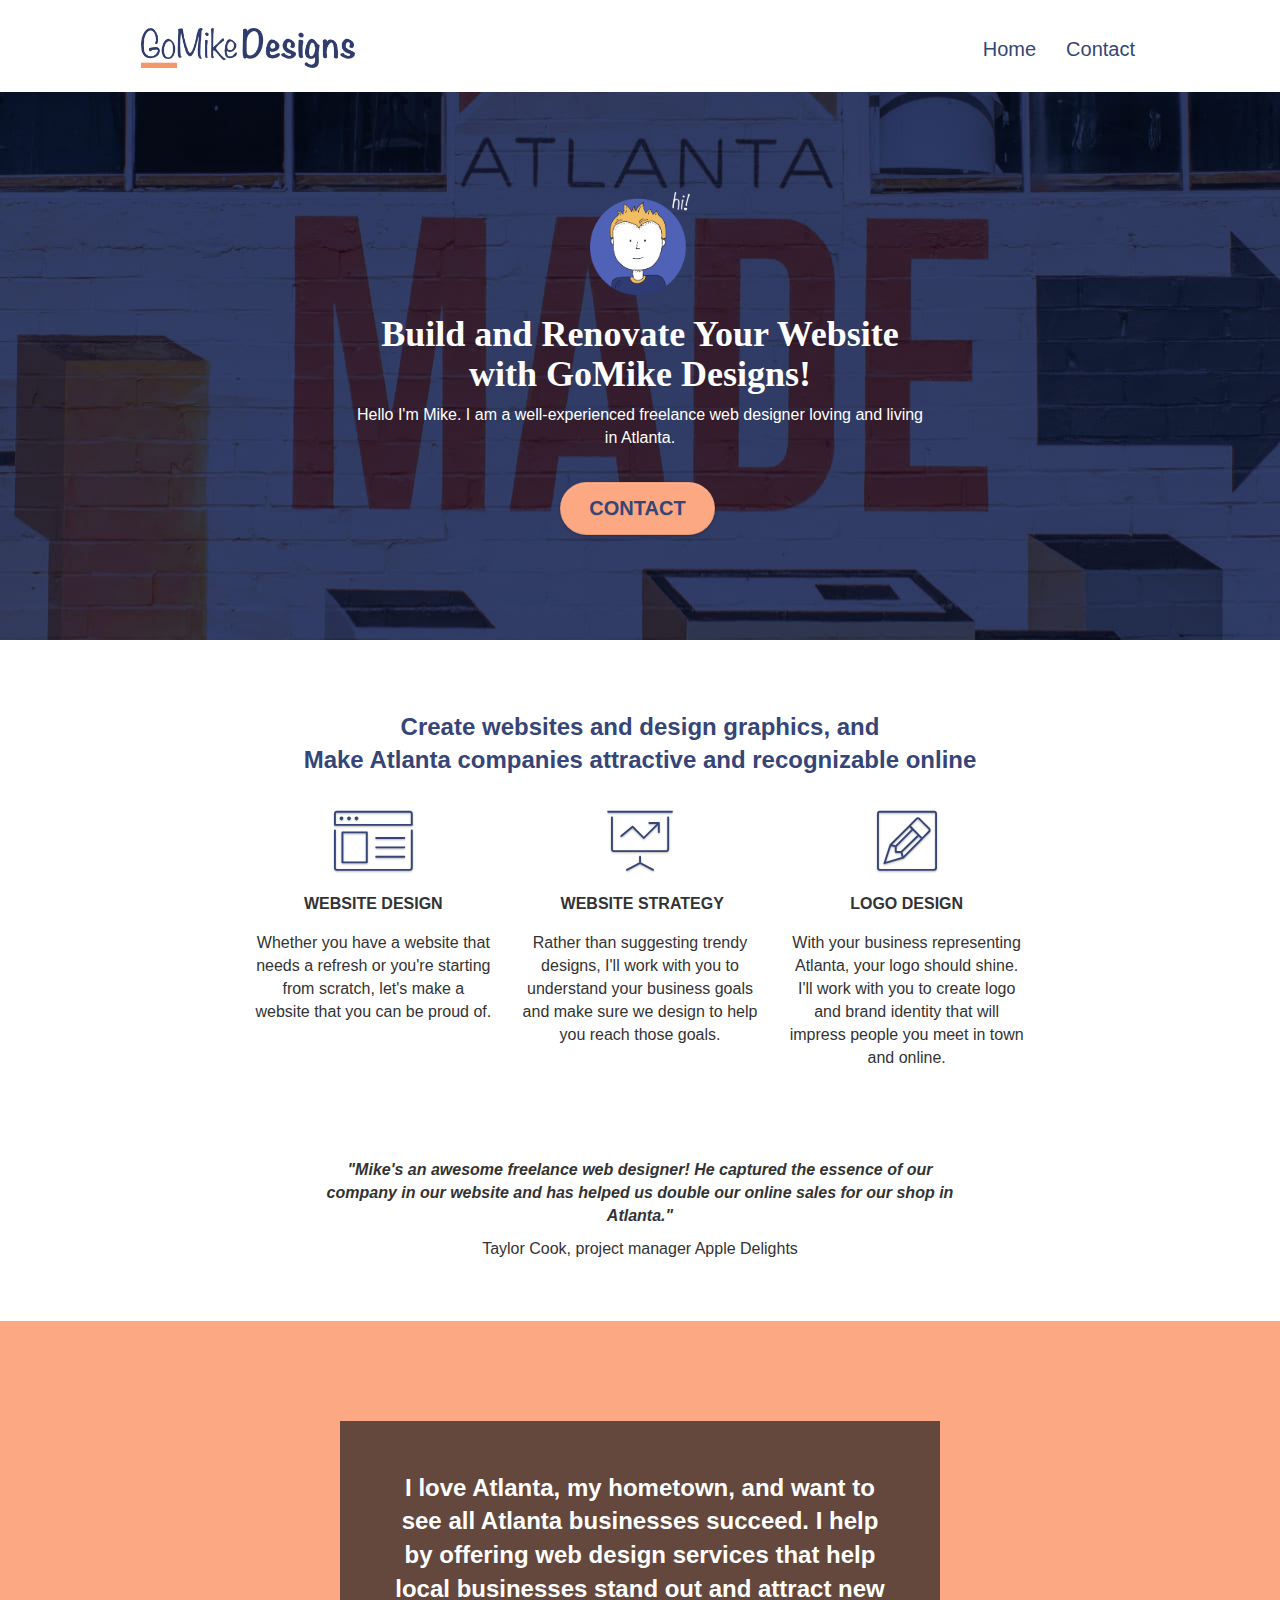
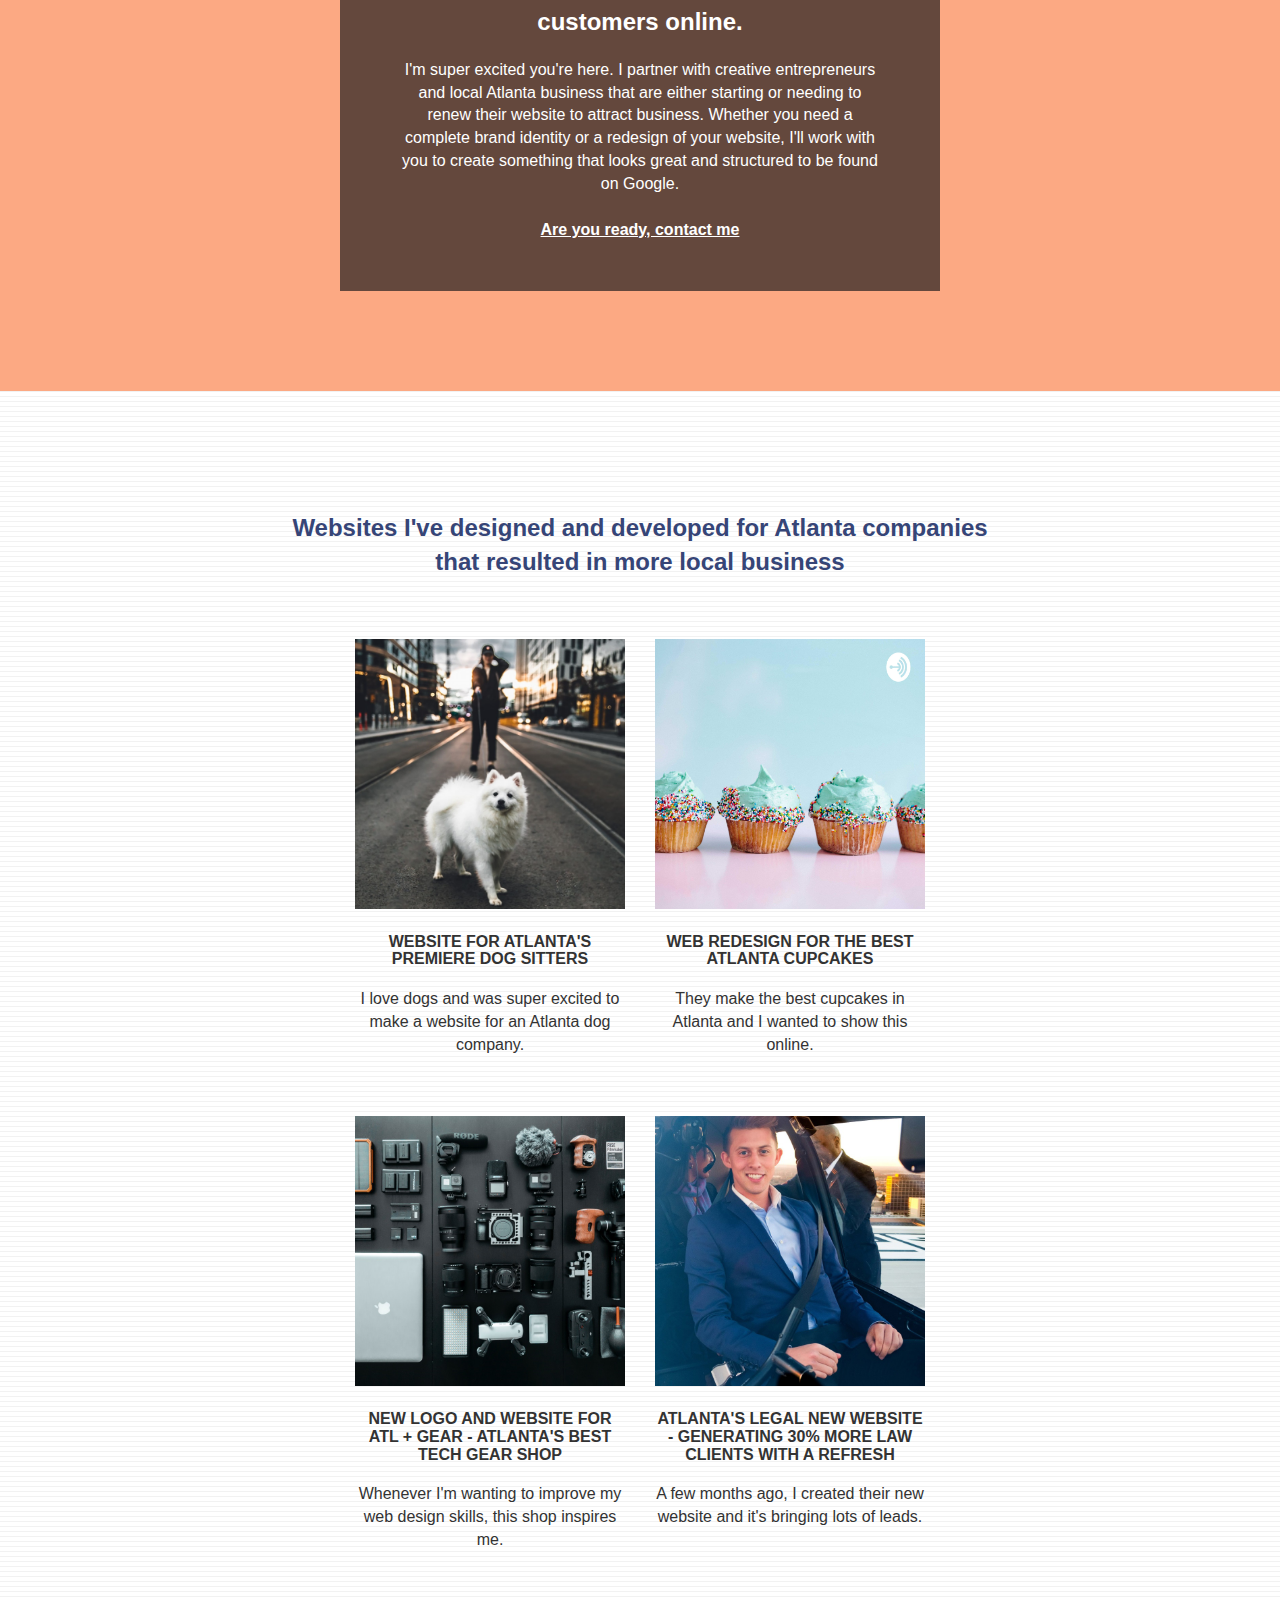
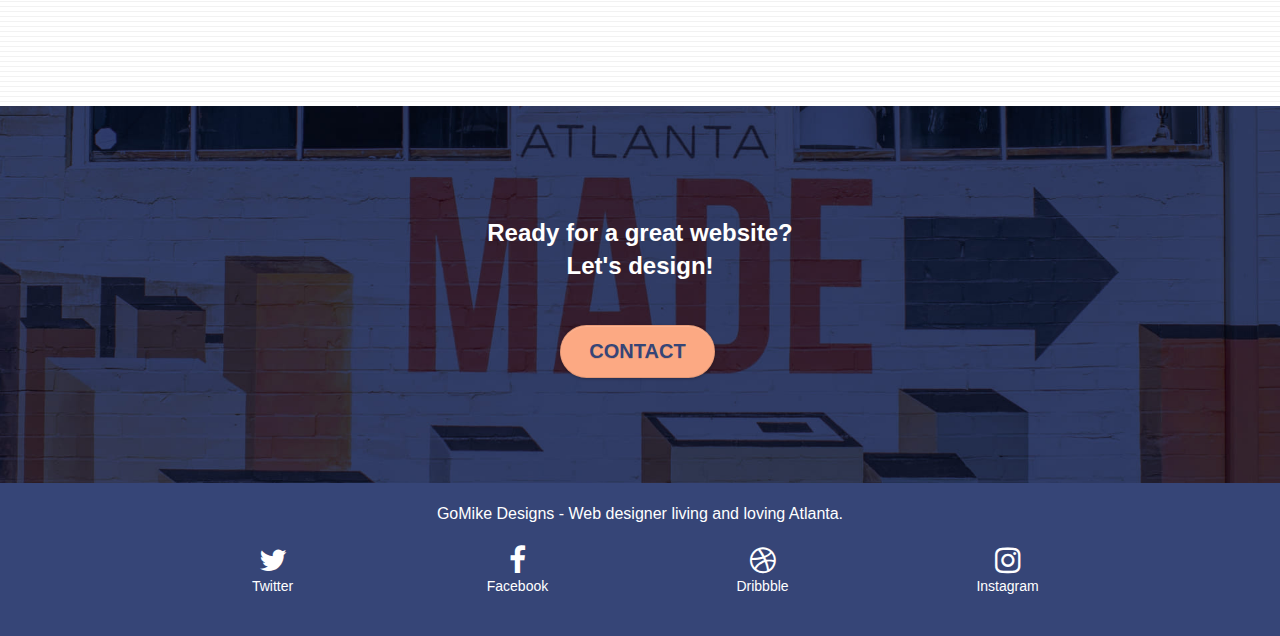
==== commit 5edb6fe4: "delete all the broken links, correct label and contrast errors" ====
--- a/index.html
+++ b/index.html
@@ -120,7 +120,7 @@
 		<div class="row voffset-lg voffset">
 			<div class="col-xs-12 col-md-8 col-md-offset-2 text-center">
 				<!-- ****come back later**** -->
-				<p class="quote">"Mike's an awesome freelance web designer! He captured the essence of our company in our website and has helped us <strong>double our online sales</strong> for our shop in Atlanta."</p>
+				<p class="quote">"Mike's an awesome freelance web designer! He captured the essence of our company in our website and has helped us <span class="quote--strong">double our online sales</span> for our shop in Atlanta."</p>
 				<p>Taylor Cook, project manager Apple Delights</p>
 			</div>
 		</div>
@@ -226,67 +226,26 @@
 				<div class="row row-no-gutters social">
 					<div class="col-sm-3">
 						<div class="text-center">
-							<a class="social" href="index.html"><span class="fa fa-twitter icon-md"></span></a>
-						</div>
-					</div>
-					<div class="col-sm-3">
-						<div class="text-center">
-							<a class="social" href="index.html"><span class="fa fa-facebook icon-md"></span></a>
-						</div>
-					</div>
-					<div class="col-sm-3">
-						<div class="text-center">
-							<a class="social" href="index.html"><span class="fa fa-dribbble icon-md"></span></a>
-						</div>
-					</div>
-					<div class="col-sm-3">
-						<div class="text-center">
-							<a class="social" href="index.html"><span class="fa fa-instagram icon-md"></span></a>
-						</div>
-					</div>
-				</div>
-
-				<div class="row">
-					<div class="col-sm-4">
-						Partners
-							<ul>
-								<li><a href="car.com">car.com</a></li>
-								<li><a href="pizza.com">pizza.com</a></li>
-								<li><a href="myroof.com">myroof.com</a></li>
-								<li><a href="realestateseo.com">realestateseo.com</a></li>
-							</ul>		
-					</div>
-
-					<div class="col-sm-4">
-						Directories 1
-						<ul>
-							<li><a href="agencydirectory.com">agencydirectory.com</a></li>
-							<li><a href="seodirectory.com">seodirectory.com</a></li>
-							<li><a href="marketingdirectory.com">marketingdirectory.com</a></li>
-							<li><a href="123seo.com">123seo.com</a></li>
-							<li><a href="123site.com">123site.com</a></li>
-							<li><a href="wordpressdirectory.com">wordpressdirectory.com</a></li>
-							<li><a href="agencylistatl.com">agencylistatl.com</a></li>
-							<li><a href="bestagencyatl.com">bestagencyatl.com</a></li>
-							<li><a href="seolist.com">seolist.com</a></li>
-						</ul>
-					</div>
-
-					<div class="col-sm-4">
-						Directories 2
-						<ul>
-							<li><a href="betterseo.com">betterseo.com</a></li>
-							<li><a href="yesseo.com">yesseo.com</a></li>
-							<li><a href="seojuicelink.com">seojuicelink.com</a></li>
-							<li><a href="bestlinks.com">bestlinks.com</a></li>
-							<li><a href="linkalot.com">linkalot.com</a></li>
-							<li><a href="backlink.com">backlink.com</a></li>
-							<li><a href="linkjuicedirectory.com">linkjuicedirectory.com</a></li>
-							<li><a href="rankongoogle.com">rankongoogle.com</a></li>
-							<li><a href="trustedseo.com">trustedseo.com</a></li>
-						</ul>
-					</div>
-				</div>
+							<a class="social" href="index.html"><span class="fa fa-twitter icon-md"></span><br>Twitter</a>
+						</div>
+					</div>
+					<div class="col-sm-3">
+						<div class="text-center">
+							<a class="social" href="index.html"><span class="fa fa-facebook icon-md"></span><br>Facebook</a>
+						</div>
+					</div>
+					<div class="col-sm-3">
+						<div class="text-center">
+							<a class="social" href="index.html"><span class="fa fa-dribbble icon-md"></span><br>Dribbble</a>
+						</div>
+					</div>
+					<div class="col-sm-3">
+						<div class="text-center">
+							<a class="social" href="index.html"><span class="fa fa-instagram icon-md"></span><br>Instagram</a>
+						</div>
+					</div>
+				</div>
+
 			</div>
 		</div>
 	</div>
--- a/style.css
+++ b/style.css
@@ -90,11 +90,6 @@
     right: 0;
 }
 
-.texture-paper::before {
-    background: url("img/texture-paper.png");
-    background-size: 280px 280px;
-}
-
 .b-parallax {
     background-attachment: fixed;
 }
@@ -133,7 +128,7 @@
 .d-bloc h5 a,
 .d-bloc h6 a,
 .d-bloc p a {
-    color: rgba(255, 255, 255, .6);
+    color: #FFFFFF;
 }
 
 .d-bloc .a-btn:hover,
@@ -150,7 +145,7 @@
 .d-bloc h5 a:hover,
 .d-bloc h6 a:hover,
 .d-bloc p a:hover {
-    color: rgba(255, 255, 255, 1);
+    color: #fc844d;
 }
 
 .d-bloc .navbar-toggle .icon-bar {
@@ -191,11 +186,6 @@
 .d-bloc .panel .btn-wire:hover {
     color: rgba(0, 0, 0, .7);
     border-color: rgba(0, 0, 0, .3);
-}
-
-.d-bloc .panel,
-.l-bloc {
-    color: rgba(0, 0, 0, .5);
 }
 
 .d-bloc .panel button:hover,
@@ -229,9 +219,8 @@
 .l-bloc h3 a,
 .l-bloc h4 a,
 .l-bloc h5 a,
-.l-bloc h6 a,
-.l-bloc p a {
-    color: rgba(0, 0, 0, .6);
+.l-bloc h6 a {
+    color: #364577;
 }
 
 .d-bloc .panel .a-btn:hover,
@@ -247,9 +236,9 @@
 .l-bloc h3 a:hover,
 .l-bloc h4 a:hover,
 .l-bloc h5 a:hover,
-.l-bloc h6 a:hover,
-.l-bloc p a:hover {
-    color: rgba(0, 0, 0, 1);
+.l-bloc h6 a:hover {
+    color: darken(#364577, 80%);
+    text-decoration: underline;
 }
 
 .l-bloc .navbar-toggle .icon-bar {
@@ -631,14 +620,14 @@
 
 .snapshot-lb .lightbox-caption {
     padding: 0;
-    color: rgba(0, 0, 0, .5);
+    color: #333;
     background: none;
 }
 
 body {
     font-family: "helvetica";
     font-weight: 400;
-    color: #575757;
+    color: #333;
 }
 
 .container {
@@ -670,11 +659,11 @@
 
 .cta-hero {
     margin-top: 22px;
-    color: #FFFFFF!important;
+    color: #FFFFFF;
     text-transform: uppercase;
     padding: 12px 28px 12px 28px;
-    font-size: 1.0em;
-    font-weight: 700;
+    font-size: 20px;
+    font-weight: 900;
 }
 
 p, label {
@@ -714,6 +703,11 @@
 
 .quote {
     font-style: italic;
+    font-weight: 700;
+}
+
+.quote--strong {
+    font-weight: 900;
 }
 
 .med-width-whitespace {
@@ -768,17 +762,18 @@
 }
 
 .bgc-atomic-tangerine {
-    background-color: #F3976C;
+    background-color: #fca983;
 }
 
 .btn-atomic-tangerine {
-    background: #F3976C;
-    color: #FFFFFF!important;
+    background: #fca983;
+    color: #364577!important;
 }
 
 .btn-atomic-tangerine:hover {
-    background: #fc844d;
-    color: #FFFFFF!important;
+    background: #fcb18e;
+    box-shadow: 1px 1px 2px #807f7f;
+    font-weight: 1200;
 }
 
 .ltc-white {
@@ -790,11 +785,13 @@
 }
 
 .ltc-atomic-tangerine {
-    color: #F3976C!important;
+    color: #364577;
+    text-decoration: none;
 }
 
 .ltc-atomic-tangerine:hover {
-    color: #fc844d;
+    color: #364577;
+    text-decoration: underline;
 }
 
 .icon-dark-slate-blue {
@@ -807,21 +804,13 @@
 .row.row-no-gutters.social {
     display: flex;
     justify-content: center;
-    width: 70%;
-    margin: 10px;
+    margin: 20px 0;
     gap: 20px;
 }
 
-.col-sm-3 {
-    text-align: center;
-}
-
-.col-sm-4 {
-    font-size: 16px;
-}
-
-.socialmedia_icon {
-    max-width: 400px;
+.col-sm-3 .social {
+    color: #FFFFFF;
+    font-size: 14px;
 }
 
 .bg-dots-bg {
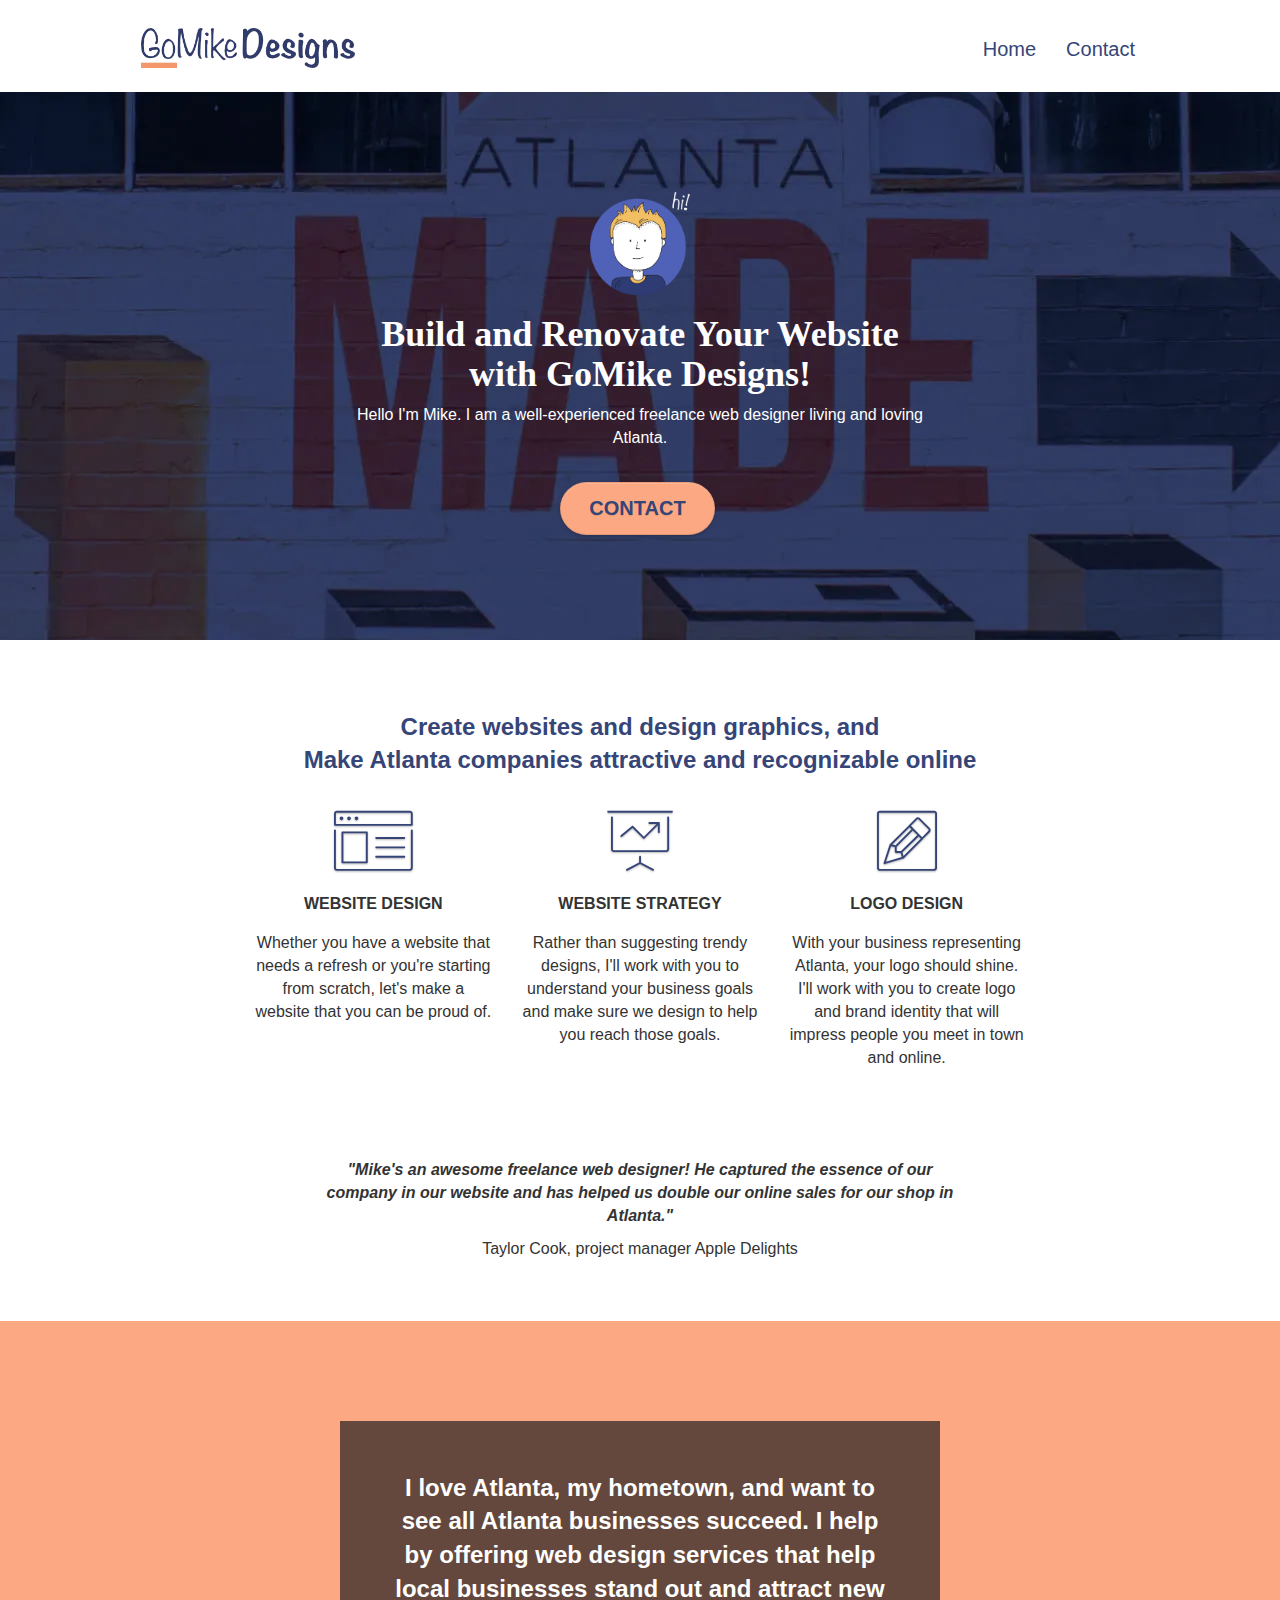
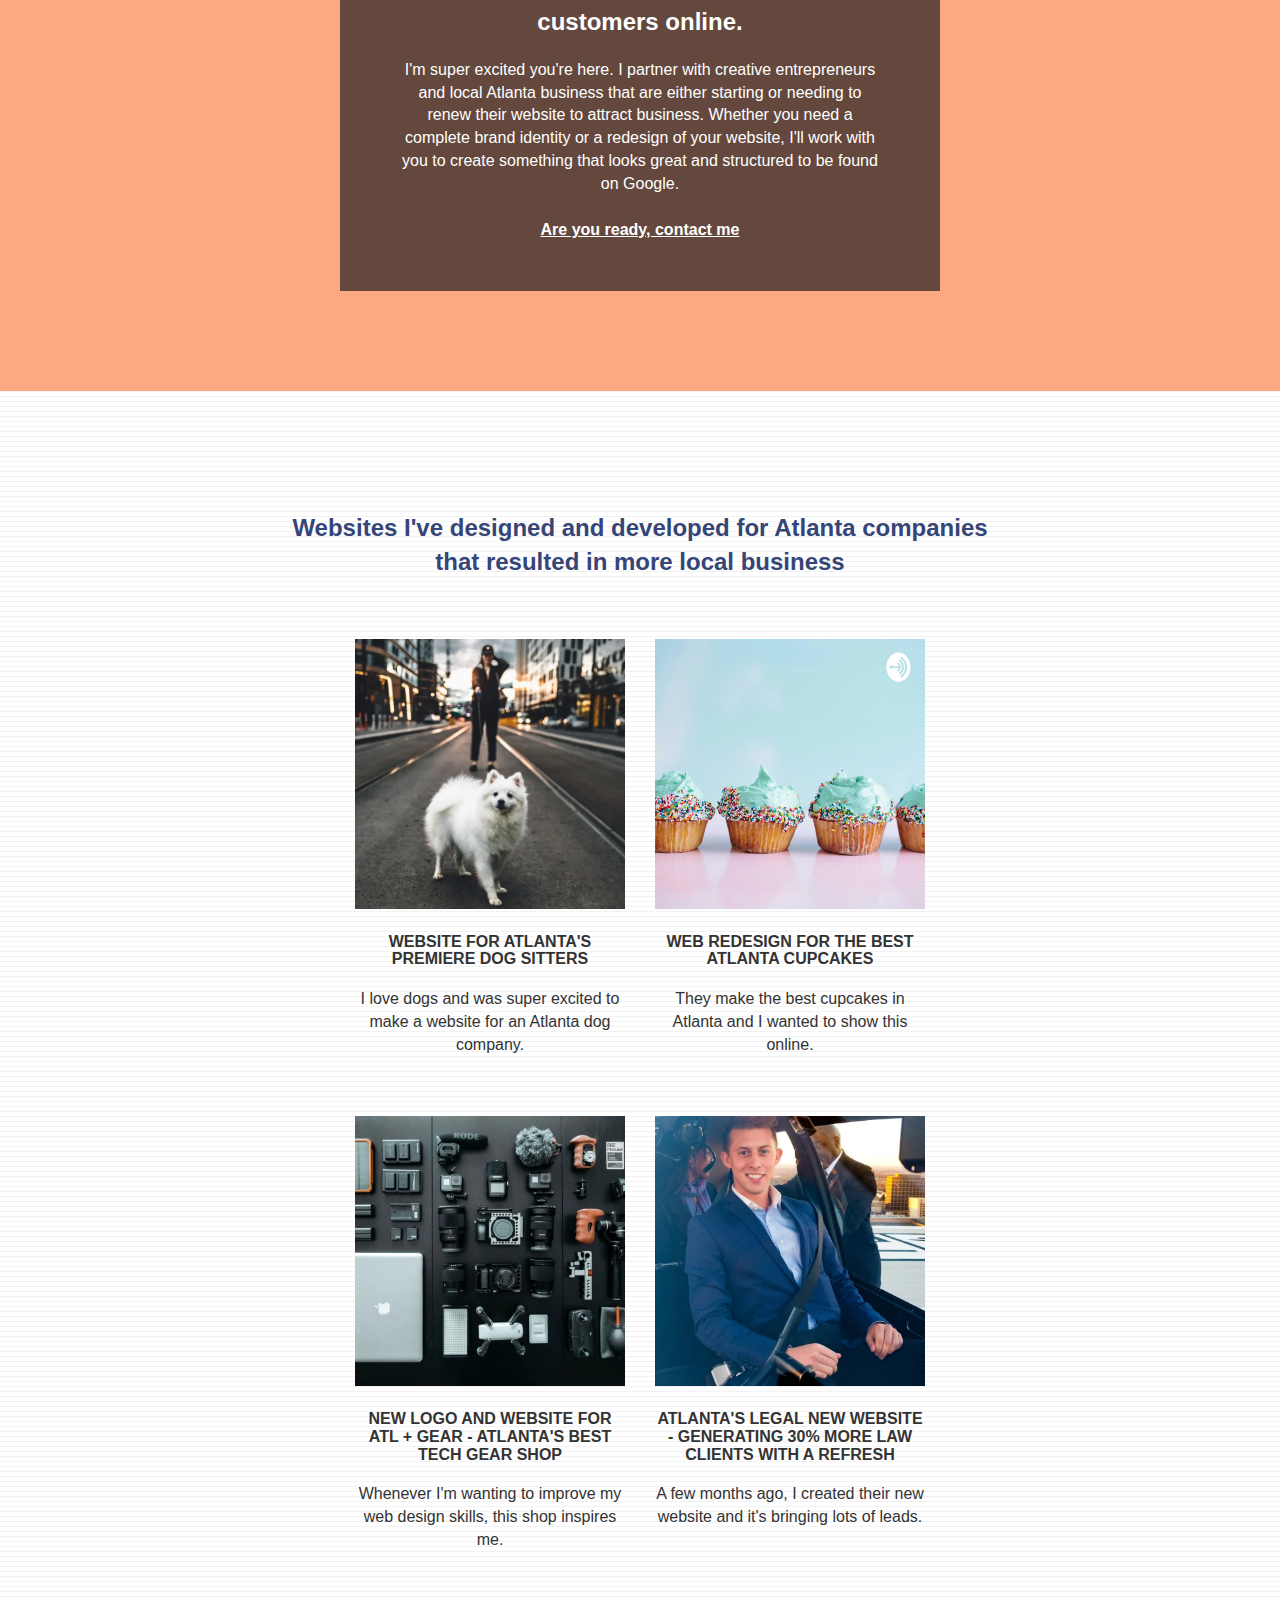
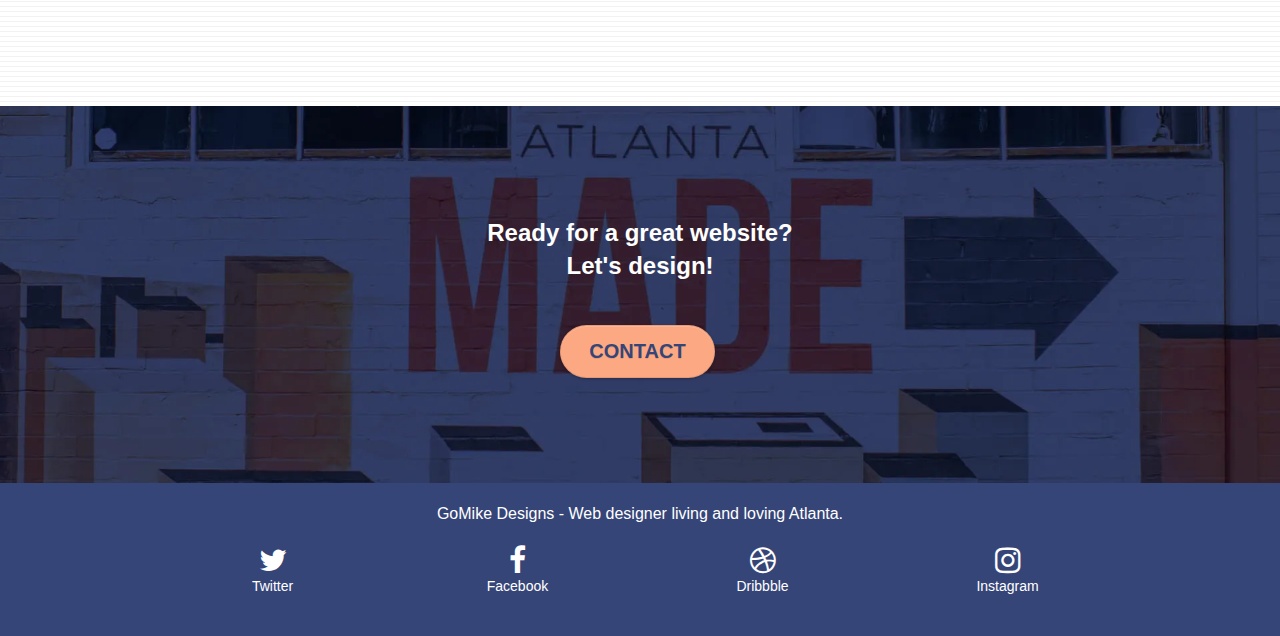
==== commit ea753cb1: "change the format of image files to webp" ====
--- a/index.html
+++ b/index.html
@@ -5,7 +5,7 @@
 	<title>Build and Renovate Your Website with GoMike Designs</title>
 	<meta name="description" content="Looking to build or renovate your website? GoMike Designs is helping you make a sophisticated website!">
 	<meta name="viewport" content="width=device-width, initial-scale=1.0, viewport-fit=cover">
-	<link rel="shortcut icon" type="image/jpg" href="img/favicon.jpg">
+	<link rel="shortcut icon" type="image/webp" href="img/favicon.webp">
     
 	<link rel="stylesheet" type="text/css" href="./css/bootstrap.css">
 	<link rel="stylesheet" type="text/css" href="style.css">
@@ -34,7 +34,7 @@
 	<div class="container bloc-sm">
 		<nav class="navbar row">
 			<div class="navbar-header">
-				<a class="navbar-brand" href="index.html"><img src="img/gomike-designs-logo.png" alt="Logo of GoMike Designs in Atlanta" height="40"></a>
+				<a class="navbar-brand" href="index.html"><img src="img/gomike-designs-logo.webp" alt="Logo of GoMike Designs in Atlanta" height="40"></a>
 				<button id="nav-toggle" type="button" class="ui-navbar-toggle navbar-toggle" data-toggle="collapse" data-target=".navbar-1">
 					<span class="sr-only">Toggle navigation</span><span class="icon-bar"></span><span class="icon-bar"></span><span class="icon-bar"></span>
 				</button>
@@ -60,11 +60,11 @@
 	<div class="container bloc-lg">
 		<div class="row tight-width-whitespace">
 			<div class="col-sm-12">
-				<img src="img/mike-profile.png" class="center-block image-resize-mode" width="100" alt="Illustration icon of Mike, who is a freelance web designer loving and living in Atlanta">
+				<img src="img/mike-profile.webp" class="center-block image-resize-mode" width="100" alt="Illustration icon of Mike, who is a freelance web designer loving and living in Atlanta">
 				<h1>
 					Build and Renovate Your Website with GoMike Designs!
 				</h1>
-				<p class="intro">Hello I'm Mike. I am a well-experienced freelance web designer loving and living in Atlanta.</p>
+				<p class="intro">Hello I'm Mike. I am a well-experienced freelance web designer living and loving Atlanta.</p>
 				<div class="text-center">
 					<a href="contact.html" class="btn btn-lg btn-clean btn-rd cta-hero btn-atomic-tangerine" id="cta-hero">Contact</a>
 				</div>
@@ -99,7 +99,7 @@
 					<span class="et-icon-presentation sm-shadow icon-dark-slate-blue icons icon-lg"></span>
 				</div>
 				<h3 class="mg-md text-center service-header">
-					&nbsp;Website Strategy
+					Website Strategy
 				</h3>
 				<p class="text-center">
 					Rather than suggesting trendy designs, I'll work with you to understand your business goals and make sure we design to help you reach those goals.<br>
@@ -119,7 +119,6 @@
 		</div>
 		<div class="row voffset-lg voffset">
 			<div class="col-xs-12 col-md-8 col-md-offset-2 text-center">
-				<!-- ****come back later**** -->
 				<p class="quote">"Mike's an awesome freelance web designer! He captured the essence of our company in our website and has helped us <span class="quote--strong">double our online sales</span> for our shop in Atlanta."</p>
 				<p>Taylor Cook, project manager Apple Delights</p>
 			</div>
@@ -150,13 +149,12 @@
 	<div class="container bloc-lg">
 		<div class="row">
 			<div class="col-sm-12 text-center">
-				<!-- ****come back later to rethink the h2 text**** -->
 				<h2>Websites I've designed and developed for Atlanta companies <br>that resulted in more local business</h2>
 			</div>
 		</div>
 		<div class="row tight-width-whitespace portfolio-row">
 			<div class="col-sm-6">
-				<a href="#" data-lightbox="img/dogsitters-website.jpg" data-gallery-id="gallery-1" data-caption="Website for Atlanta's Premiere dog salon" data-frame="snapshot-lb"><img src="img/dogsitters-website.jpg" class="img-responsive portfolio-thumb" alt="Portfolio of a website for Atlanta's premiere dog sitters"/></a>
+				<a href="#" data-lightbox="img/dogsitters-website.webp" data-gallery-id="gallery-1" data-caption="Website for Atlanta's Premiere dog salon" data-frame="snapshot-lb"><img src="img/dogsitters-website.webp" class="img-responsive portfolio-thumb" alt="Portfolio of a website for Atlanta's premiere dog sitters"/></a>
 				<h3 class="mg-md text-center">
 					Website for Atlanta's premiere Dog Sitters
 				</h3>
@@ -165,7 +163,7 @@
 				</p>
 			</div>
 			<div class="col-sm-6">
-				<a href="#" data-lightbox="img/cupcakes-website.jpg" data-gallery-id="gallery-1" data-caption="web redesign for the best cupcakes in Atlanta" data-frame="snapshot-lb"><img src="img/cupcakes-website.jpg" class="img-responsive portfolio-thumb" alt="Portfolio of a website for the best Atlanta's cupcakes"></a>
+				<a href="#" data-lightbox="img/cupcakes-website.webp" data-gallery-id="gallery-1" data-caption="web redesign for the best cupcakes in Atlanta" data-frame="snapshot-lb"><img src="img/cupcakes-website.webp" class="img-responsive portfolio-thumb" alt="Portfolio of a website for the best Atlanta's cupcakes"></a>
 				<h3 class="mg-md text-center">
 					Web redesign for the best Atlanta cupcakes
 				</h3>
@@ -176,7 +174,7 @@
 		</div>
 		<div class="row tight-width-whitespace portfolio-row">
 			<div class="col-sm-6">
-				<a href="#" data-lightbox="img/techgearshop-website.jpg" data-gallery-id="gallery-1" data-caption="New logo and website for Atlanta's best tech gear shop" data-frame="snapshot-lb"><img src="img/techgearshop-website.jpg" class="img-responsive portfolio-thumb" alt="Portfolio of a website for the best Atlanta's tech gear shop"></a>
+				<a href="#" data-lightbox="img/techgearshop-website.webp" data-gallery-id="gallery-1" data-caption="New logo and website for Atlanta's best tech gear shop" data-frame="snapshot-lb"><img src="img/techgearshop-website.webp" class="img-responsive portfolio-thumb" alt="Portfolio of a website for the best Atlanta's tech gear shop"></a>
 				<h3 class="mg-md text-center">
 					New logo and website for Atl + Gear - Atlanta's best tech gear shop
 				</h3>
@@ -185,7 +183,7 @@
 				</p>
 			</div>
 			<div class="col-sm-6">
-				<a href="#" data-lightbox="img/legal-website.jpg" data-gallery-id="gallery-1" data-caption="Atlanta's legal website generates 30% more clients after web redesign" data-frame="snapshot-lb"><img src="img/legal-website.jpg" class="img-responsive portfolio-thumb" alt="Portfolio of an Atlanta's legal website"></a>
+				<a href="#" data-lightbox="img/legal-website.webp" data-gallery-id="gallery-1" data-caption="Atlanta's legal website generates 30% more clients after web redesign" data-frame="snapshot-lb"><img src="img/legal-website.webp" class="img-responsive portfolio-thumb" alt="Portfolio of an Atlanta's legal website"></a>
 				<h3 class="mg-md text-center">
 					Atlanta's legal new website - Generating 30% more law clients with a refresh
 				</h3>
--- a/style.css
+++ b/style.css
@@ -814,19 +814,19 @@
 }
 
 .bg-dots-bg {
-    background-image: url("img/dots-bg.png");
+    background-image: url("img/dots-bg.webp");
 }
 
 .bg-lines-h2-bg {
-    background-image: url("img/lines-h2-bg.png");
+    background-image: url("img/lines-h2-bg.webp");
 }
 
 .bg-atlanta-20made-20sign {
-    background-image: url("img/atlanta-made\ sign-blue.jpg");
+    background-image: url("img/atlanta-made-sign-blue.webp");
 }
 
 .bg-atlanta-20made-20sign-20orange {
-    background-image: url("img/atlanta-made-sign-orange.jpg");
+    background-image: url("img/atlanta-made-sign-orange.webp");
 }
 
 @media (max-width: 1024px) {
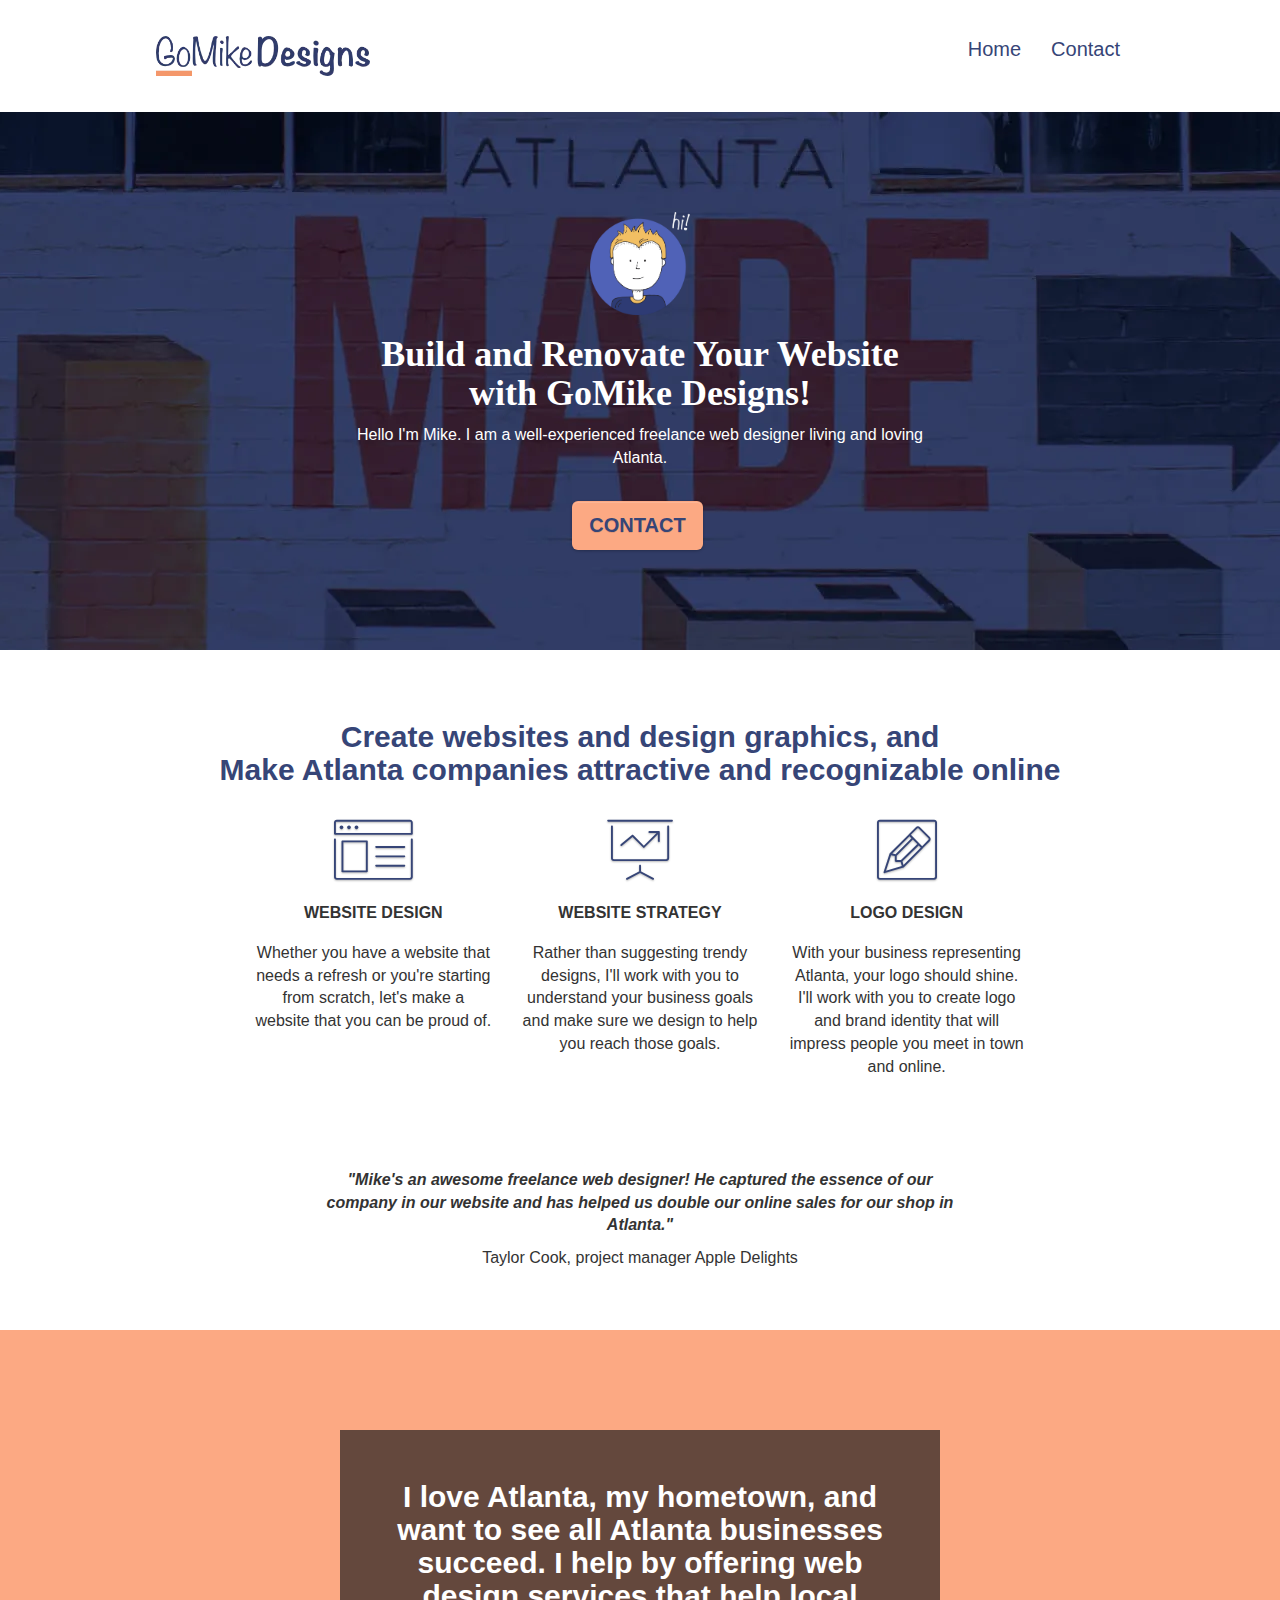
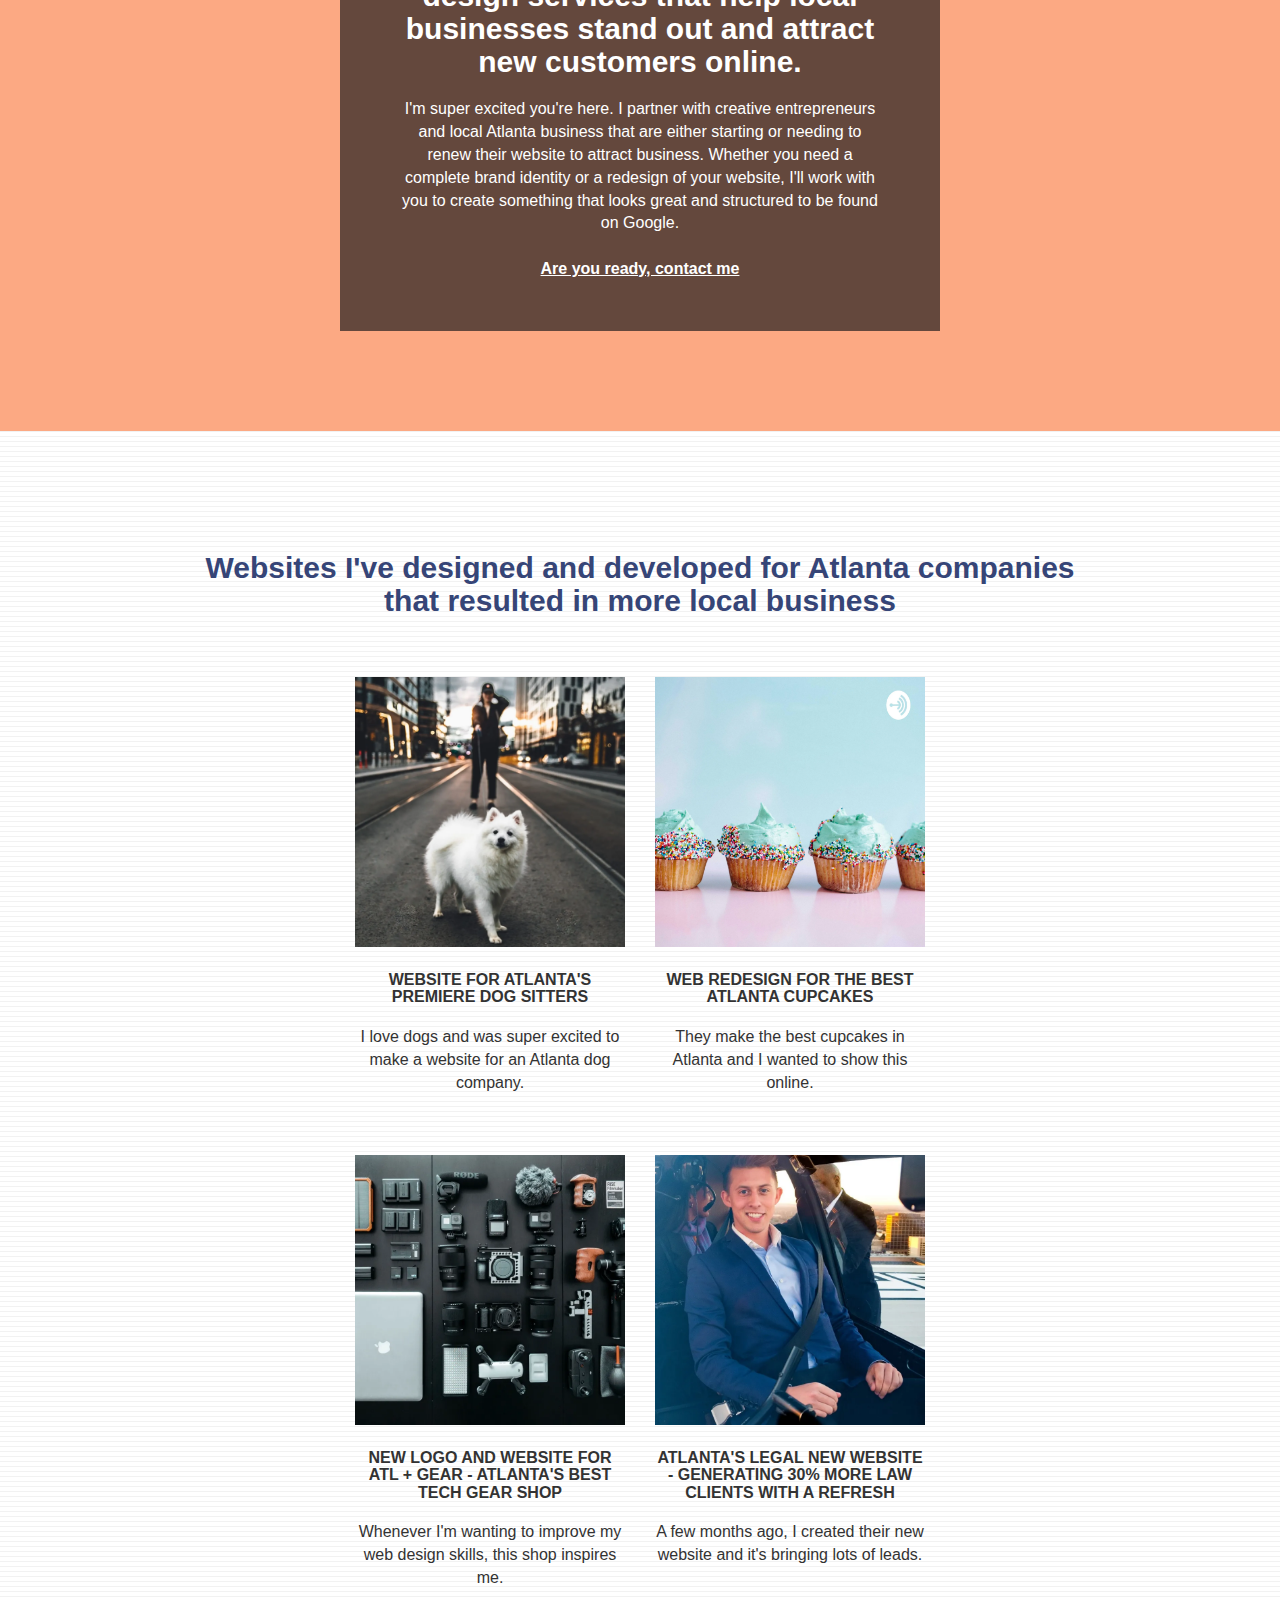
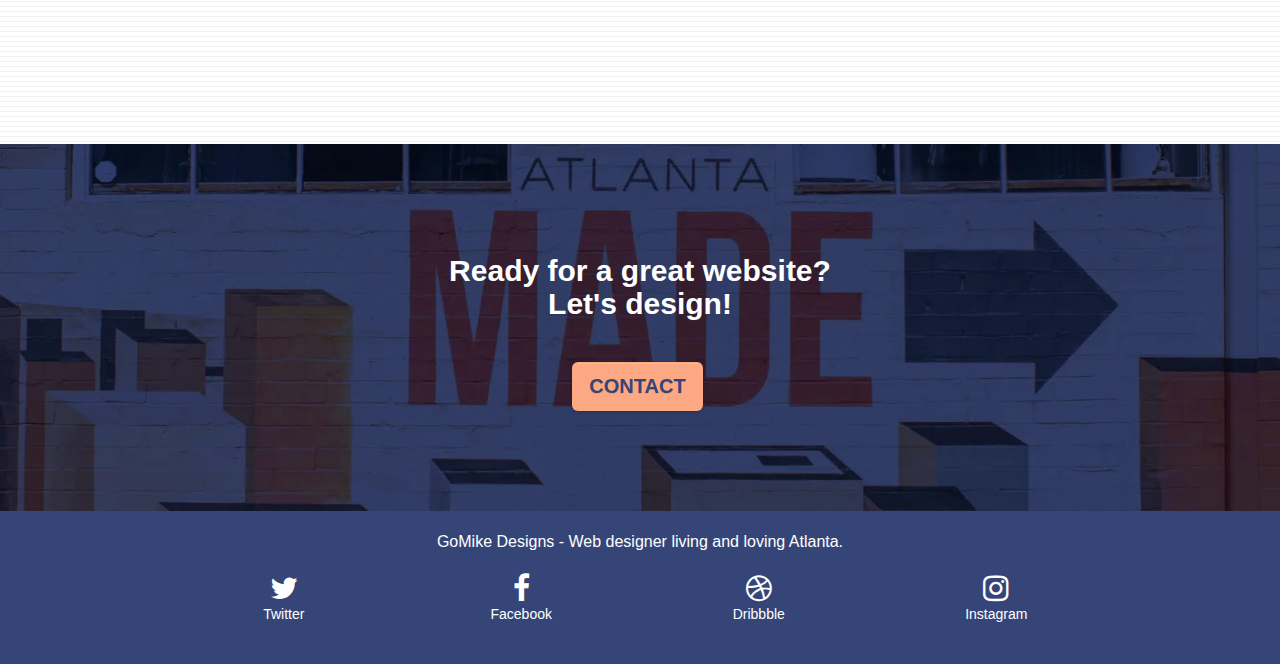
==== commit 10d9dcbb: "revise versions of bootstrap and jQuery" ====
--- a/index.html
+++ b/index.html
@@ -7,18 +7,10 @@
 	<meta name="viewport" content="width=device-width, initial-scale=1.0, viewport-fit=cover">
 	<link rel="shortcut icon" type="image/webp" href="img/favicon.webp">
     
-	<link rel="stylesheet" type="text/css" href="./css/bootstrap.css">
+	<!-- <link rel="stylesheet" type="text/css" href="./css/bootstrap.css"> -->
 	<link rel="stylesheet" type="text/css" href="style.css">
 	<link rel="stylesheet" type="text/css" href="./css/font-awesome.css">
 	<link rel="stylesheet" type="text/css" href="./css/et-line.css">
-	
-    
-	<script src="./js/jquery-2.1.0.js"></script>
-	<script src="./js/bootstrap.js"></script>
-	<script src="./js/blocs.js"></script>
-	<script src="./js/jquery.touchSwipe.js"></script>
-	<script src="./js/gmaps.js"></script>
-
     
 <!-- Analytics -->
  
@@ -212,6 +204,10 @@
 </main>
 <!-- bloc-5-cta END -->
 
+<!-- ScrollToTop Button -->
+<a class="bloc-button btn btn-d scrollToTop" onclick="scrollToTarget('1')"><span class="fa fa-chevron-up"></span></a>
+<!-- ScrollToTop Button END-->
+
 <!-- Footer - bloc-8 -->
 <footer class="bloc bgc-dark-slate-blue d-bloc" id="bloc-8">
 	<div class="container bloc-sm">
@@ -252,7 +248,19 @@
 
 </div>
 <!-- Main container END -->
-    
+
+<script src="https://cdnjs.cloudflare.com/ajax/libs/jquery/2.1.0/jquery.min.js"></script>
+<script src="./js/blocs.js"></script>
+<script src="./js/jquery.touchSwipe.js"></script>
+<script src="./js/gmaps.js"></script>
+
+<!-- Latest compiled and minified CSS -->
+<link rel="stylesheet" href="https://maxcdn.bootstrapcdn.com/bootstrap/3.3.5/css/bootstrap.min.css">
+<!-- Latest compiled and minified JavaScript -->
+<script src="https://maxcdn.bootstrapcdn.com/bootstrap/3.3.5/js/bootstrap.min.js"></script>
+
+<!-- <script src="./js/jquery-2.1.0.js"></script> -->
+<!-- <script src="./js/bootstrap.js"></script> -->
 
 </body>
 </html>
--- a/style.css
+++ b/style.css
@@ -658,22 +658,27 @@
 }
 
 .cta-hero {
-    margin-top: 22px;
+    margin-top: 22px!important;
     color: #FFFFFF;
     text-transform: uppercase;
     padding: 12px 28px 12px 28px;
-    font-size: 20px;
-    font-weight: 900;
+    font-size: 20px!important;
+    font-weight: 900!important;
 }
 
 p, label {
     font-size: 16px;
 }
 
+.row {
+    margin-right: auto!important;
+    margin-left: auto!important;
+}
+
 h1 {
-    font-family: "Open Sans";
-    color: #FFFFFF;
-    font-weight: 900;
+    font-family: "Open Sans"!important;
+    color: #FFFFFF!important;
+    font-weight: 900!important;
     text-align: center;
 }
 
@@ -685,19 +690,19 @@
 
 h2 {
     font-size: 24px;
-    font-weight: 700;
-    color: #364577;
+    font-weight: 700!important;
+    color: #364577!important;
     line-height: 1.4em;
 }
 
 h2.mg-md.text-center.contrast {
-    color: #FFFFFF;
+    color: #FFFFFF!important;
 }
 
 h3 {
-    font-size: 16px;
+    font-size: 16px!important;
     text-transform: uppercase;
-    font-weight: 700;
+    font-weight: 700!important;
     color: #333333!important;
 }
 
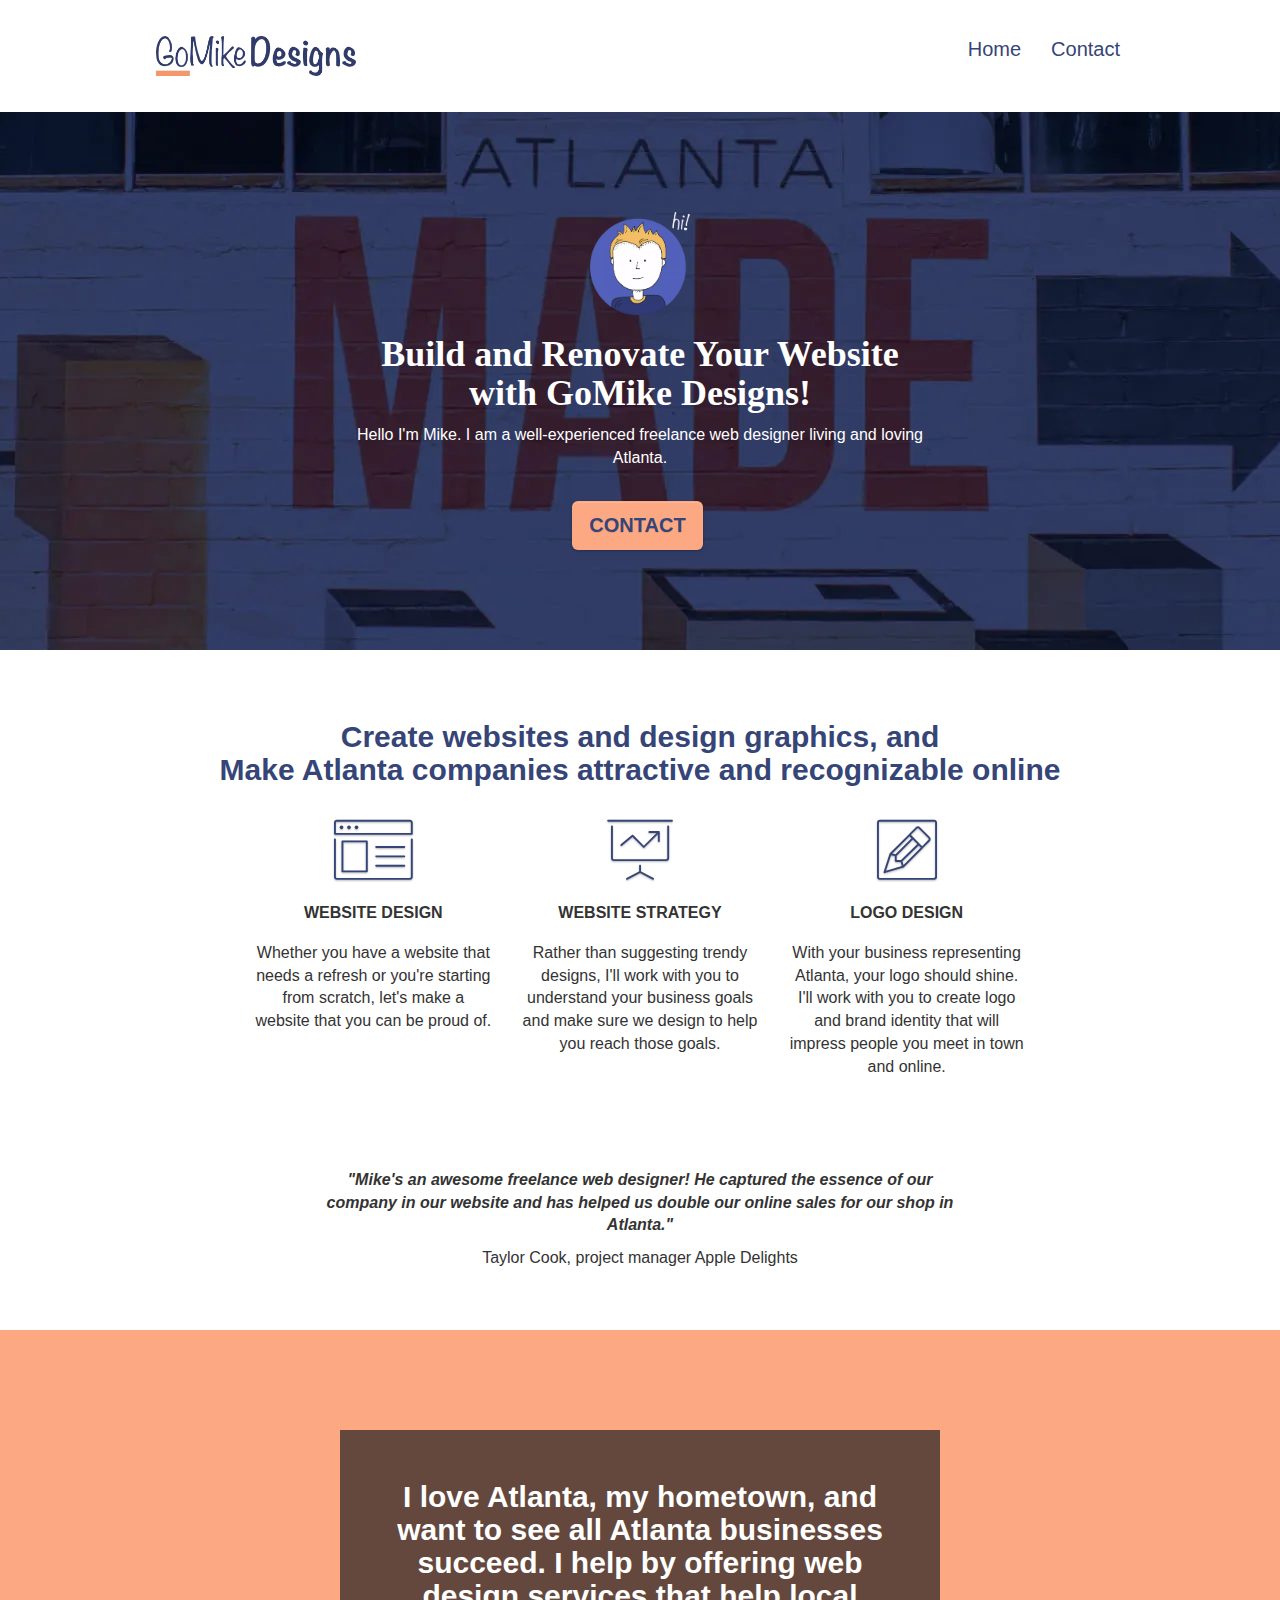
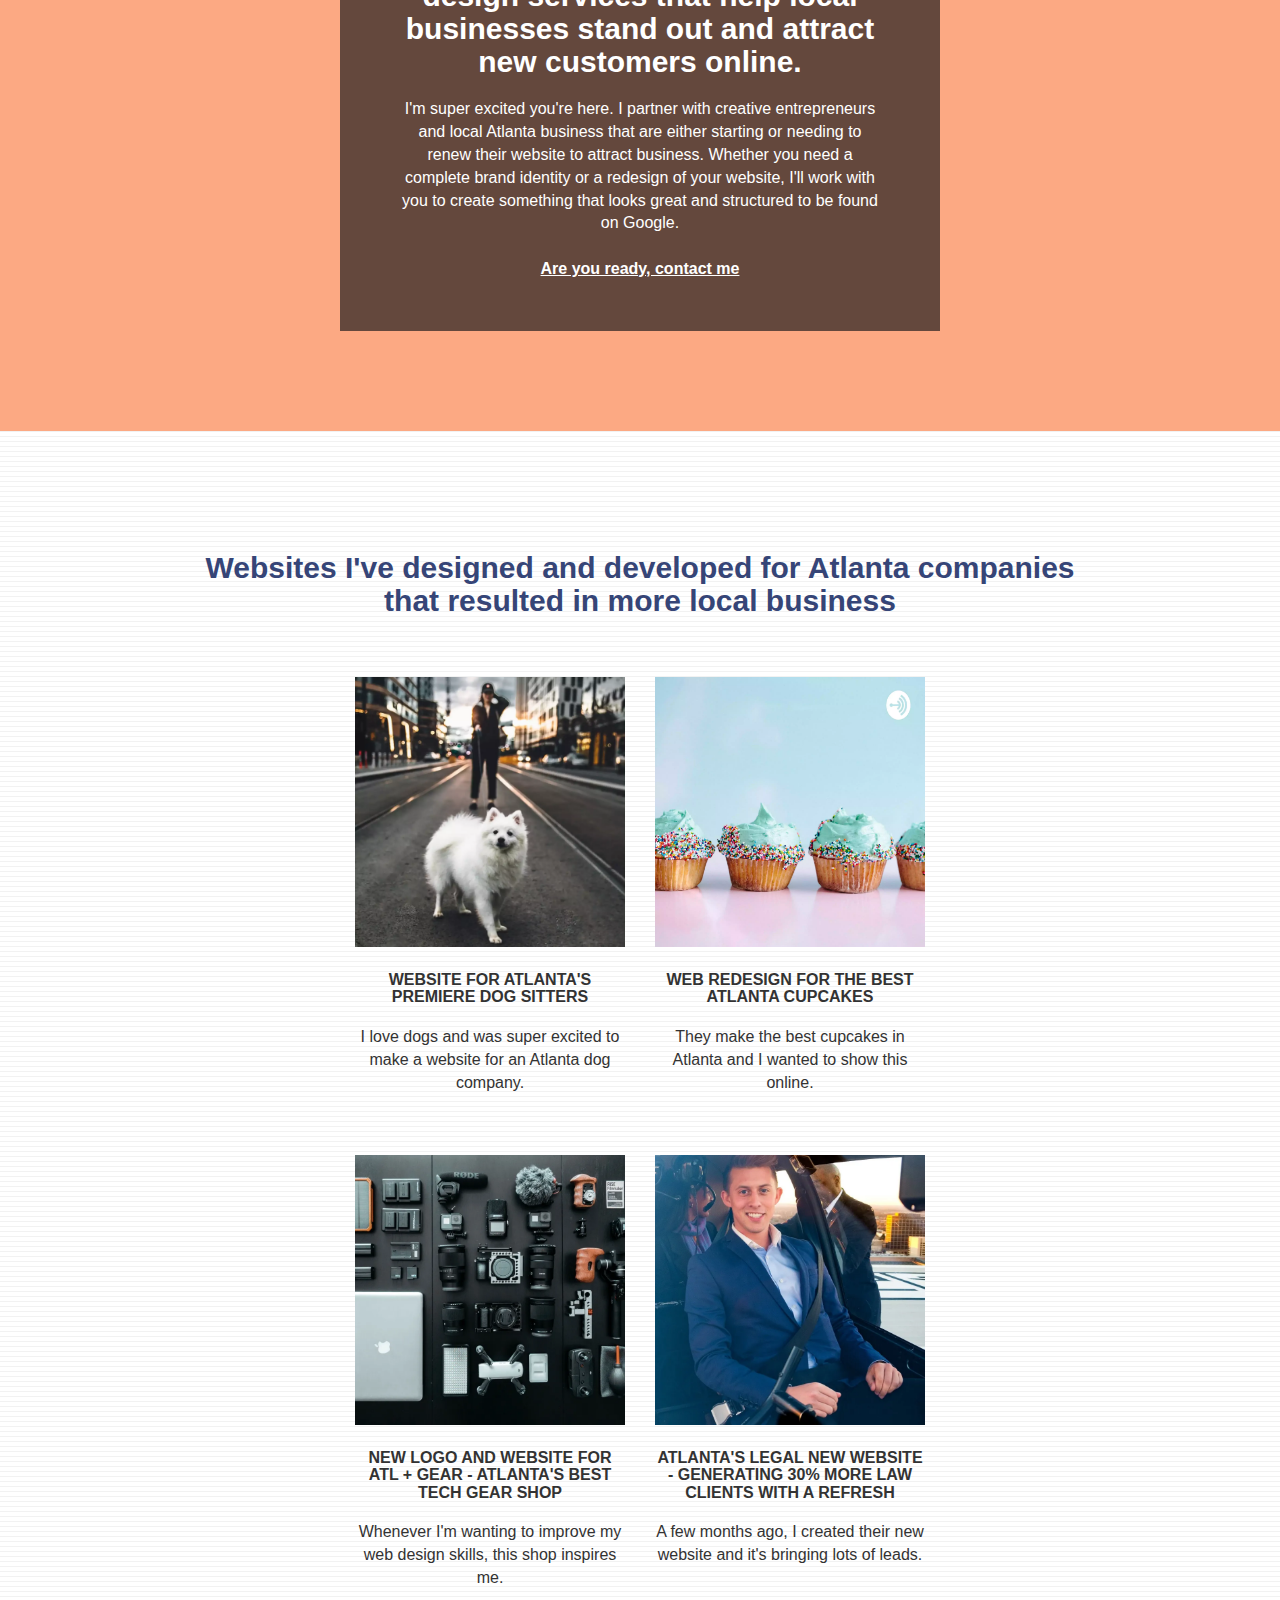
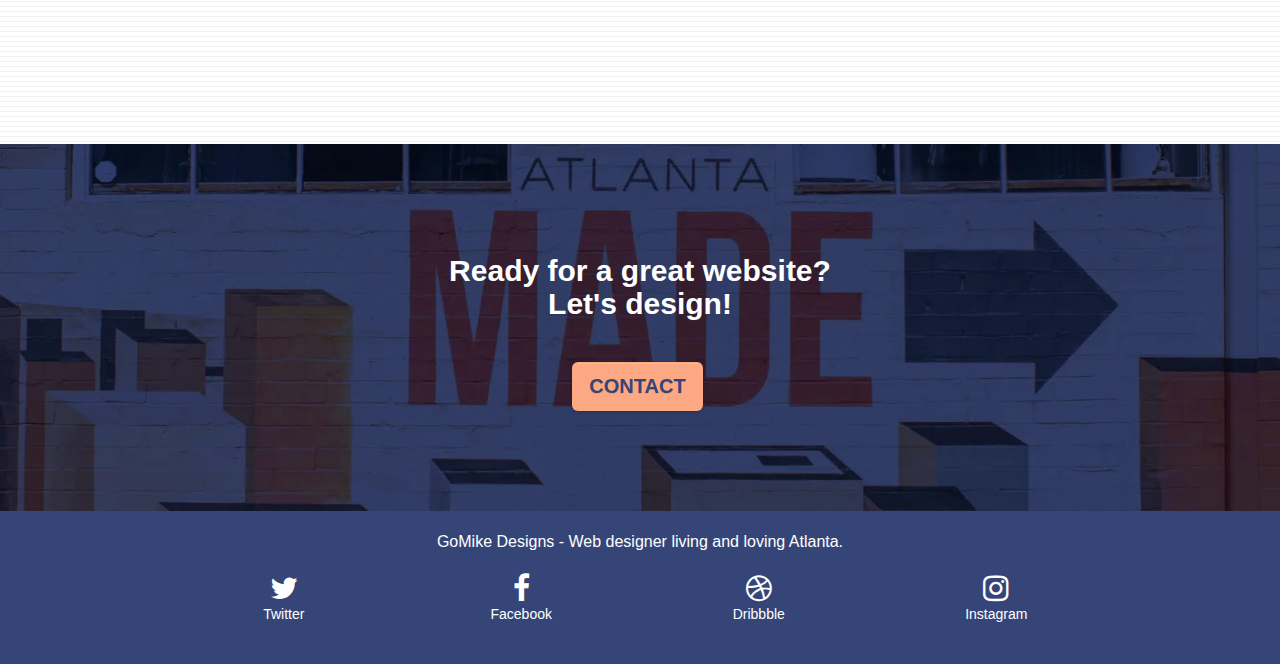
==== commit cf27bd7e: "resize some images" ====
--- a/index.html
+++ b/index.html
@@ -26,7 +26,7 @@
 	<div class="container bloc-sm">
 		<nav class="navbar row">
 			<div class="navbar-header">
-				<a class="navbar-brand" href="index.html"><img src="img/gomike-designs-logo.webp" alt="Logo of GoMike Designs in Atlanta" height="40"></a>
+				<a class="navbar-brand" href="index.html"><img src="img/gomike-designs-logo.webp" alt="Logo of GoMike Designs in Atlanta" width="200px" height="40px"></a>
 				<button id="nav-toggle" type="button" class="ui-navbar-toggle navbar-toggle" data-toggle="collapse" data-target=".navbar-1">
 					<span class="sr-only">Toggle navigation</span><span class="icon-bar"></span><span class="icon-bar"></span><span class="icon-bar"></span>
 				</button>
@@ -52,7 +52,7 @@
 	<div class="container bloc-lg">
 		<div class="row tight-width-whitespace">
 			<div class="col-sm-12">
-				<img src="img/mike-profile.webp" class="center-block image-resize-mode" width="100" alt="Illustration icon of Mike, who is a freelance web designer loving and living in Atlanta">
+				<img src="img/mike-profile.webp" class="center-block image-resize-mode" width="100px" height="auto" alt="Illustration icon of Mike, who is a freelance web designer loving and living in Atlanta">
 				<h1>
 					Build and Renovate Your Website with GoMike Designs!
 				</h1>
@@ -146,7 +146,7 @@
 		</div>
 		<div class="row tight-width-whitespace portfolio-row">
 			<div class="col-sm-6">
-				<a href="#" data-lightbox="img/dogsitters-website.webp" data-gallery-id="gallery-1" data-caption="Website for Atlanta's Premiere dog salon" data-frame="snapshot-lb"><img src="img/dogsitters-website.webp" class="img-responsive portfolio-thumb" alt="Portfolio of a website for Atlanta's premiere dog sitters"/></a>
+				<a href="#" data-lightbox="img/dogsitters-website.webp" data-gallery-id="gallery-1" data-caption="Website for Atlanta's Premiere dog salon" data-frame="snapshot-lb"><img src="img/dogsitters-website.webp" width="100%" height="auto" class="img-responsive portfolio-thumb" alt="Portfolio of a website for Atlanta's premiere dog sitters"/></a>
 				<h3 class="mg-md text-center">
 					Website for Atlanta's premiere Dog Sitters
 				</h3>
@@ -155,7 +155,7 @@
 				</p>
 			</div>
 			<div class="col-sm-6">
-				<a href="#" data-lightbox="img/cupcakes-website.webp" data-gallery-id="gallery-1" data-caption="web redesign for the best cupcakes in Atlanta" data-frame="snapshot-lb"><img src="img/cupcakes-website.webp" class="img-responsive portfolio-thumb" alt="Portfolio of a website for the best Atlanta's cupcakes"></a>
+				<a href="#" data-lightbox="img/cupcakes-website.webp" data-gallery-id="gallery-1" data-caption="web redesign for the best cupcakes in Atlanta" data-frame="snapshot-lb"><img src="img/cupcakes-website.webp" width="100%" height="auto" class="img-responsive portfolio-thumb" alt="Portfolio of a website for the best Atlanta's cupcakes"></a>
 				<h3 class="mg-md text-center">
 					Web redesign for the best Atlanta cupcakes
 				</h3>
@@ -166,7 +166,7 @@
 		</div>
 		<div class="row tight-width-whitespace portfolio-row">
 			<div class="col-sm-6">
-				<a href="#" data-lightbox="img/techgearshop-website.webp" data-gallery-id="gallery-1" data-caption="New logo and website for Atlanta's best tech gear shop" data-frame="snapshot-lb"><img src="img/techgearshop-website.webp" class="img-responsive portfolio-thumb" alt="Portfolio of a website for the best Atlanta's tech gear shop"></a>
+				<a href="#" data-lightbox="img/techgearshop-website.webp" data-gallery-id="gallery-1" data-caption="New logo and website for Atlanta's best tech gear shop" data-frame="snapshot-lb"><img src="img/techgearshop-website.webp" width="100%" height="auto" class="img-responsive portfolio-thumb" alt="Portfolio of a website for the best Atlanta's tech gear shop"></a>
 				<h3 class="mg-md text-center">
 					New logo and website for Atl + Gear - Atlanta's best tech gear shop
 				</h3>
@@ -175,7 +175,7 @@
 				</p>
 			</div>
 			<div class="col-sm-6">
-				<a href="#" data-lightbox="img/legal-website.webp" data-gallery-id="gallery-1" data-caption="Atlanta's legal website generates 30% more clients after web redesign" data-frame="snapshot-lb"><img src="img/legal-website.webp" class="img-responsive portfolio-thumb" alt="Portfolio of an Atlanta's legal website"></a>
+				<a href="#" data-lightbox="img/legal-website.webp" data-gallery-id="gallery-1" data-caption="Atlanta's legal website generates 30% more clients after web redesign" data-frame="snapshot-lb"><img src="img/legal-website.webp" width="100%" height="auto" class="img-responsive portfolio-thumb" alt="Portfolio of an Atlanta's legal website"></a>
 				<h3 class="mg-md text-center">
 					Atlanta's legal new website - Generating 30% more law clients with a refresh
 				</h3>
@@ -205,7 +205,7 @@
 <!-- bloc-5-cta END -->
 
 <!-- ScrollToTop Button -->
-<a class="bloc-button btn btn-d scrollToTop" onclick="scrollToTarget('1')"><span class="fa fa-chevron-up"></span></a>
+<div class="bloc-button btn btn-d scrollToTop" onclick="scrollToTarget('1')"><span class="fa fa-chevron-up"></span></div>
 <!-- ScrollToTop Button END-->
 
 <!-- Footer - bloc-8 -->
